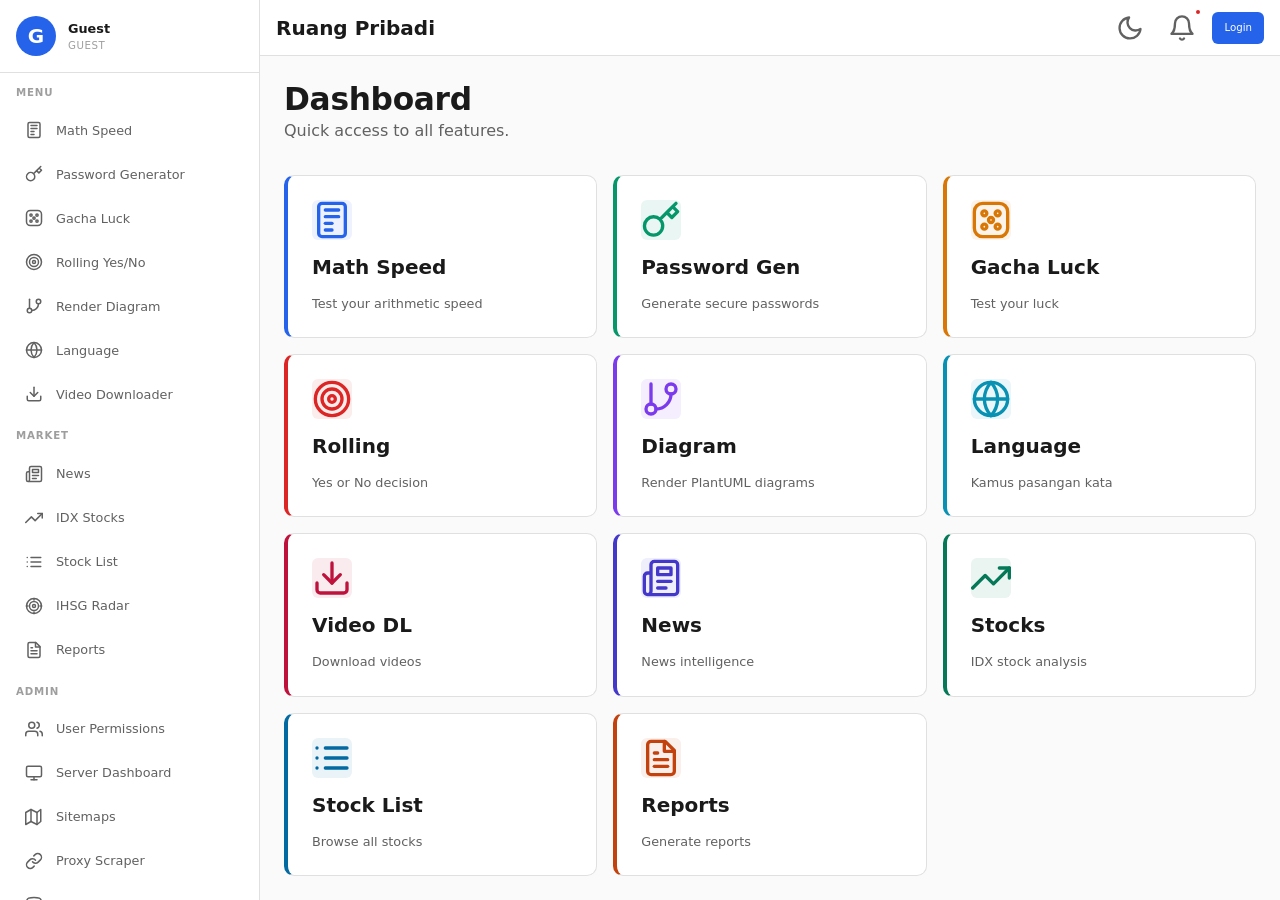
==== index.html @ 8b089b62 "first commit" ====
<!DOCTYPE html>
<html lang="id" data-theme="light">
<head>
  <meta charset="UTF-8">
  <meta name="viewport" content="width=device-width, initial-scale=1.0">
  <title>Ruang Pribadi</title>
  <meta name="description" content="Ruang Pribadi — Personal productivity & market intelligence dashboard">
  <link rel="stylesheet" href="css/00-reset.css">
  <link rel="stylesheet" href="css/01-tokens.css">
  <link rel="stylesheet" href="css/02-base.css">
  <link rel="stylesheet" href="css/03-layout.css">
  <link rel="stylesheet" href="css/04-components.css">
  <link rel="stylesheet" href="css/05-utilities.css">
  <link rel="stylesheet" href="css/06-dark.css">
  <link rel="stylesheet" href="css/07-pages.css">
  <link rel="manifest" href="manifest.json">
</head>
<body>
  <div id="app">
    <div style="display:flex;align-items:center;justify-content:center;height:100vh;color:var(--c-text-3);font-size:var(--text-sm);">
      Loading...
    </div>
  </div>
  <script type="module" src="js/core/app.js"></script>
</body>
</html>
---- css/01-tokens.css ----
/* 01-tokens.css — Design tokens */
:root {
  /* Colors */
  --c-bg:        #fafafa;
  --c-surface:   #ffffff;
  --c-surface-2: #f5f5f5;
  --c-surface-3: #eeeeee;
  --c-border:    #e0e0e0;
  --c-border-hi: #bdbdbd;
  --c-text:      #1a1a1a;
  --c-text-2:    #616161;
  --c-text-3:    #9e9e9e;
  --c-primary:   #2563eb;
  --c-primary-d: #1d4ed8;
  --c-primary-bg:#eff6ff;
  --c-accent:    #059669;
  --c-accent-d:  #047857;
  --c-danger:    #dc2626;
  --c-danger-bg: #fef2f2;
  --c-warn:      #d97706;
  --c-warn-bg:   #fffbeb;
  --c-info:      #2563eb;
  --c-info-bg:   #eff6ff;
  --c-success:   #059669;
  --c-success-bg:#ecfdf5;

  /* Dark */
  --dark-bg:        #0a0a0a;
  --dark-surface:   #141414;
  --dark-surface-2: #1f1f1f;
  --dark-surface-3: #2a2a2a;
  --dark-border:    #2a2a2a;
  --dark-border-hi: #404040;
  --dark-text:      #e5e5e5;
  --dark-text-2:    #a3a3a3;
  --dark-text-3:    #737373;

  /* Spacing */
  --s-1: 0.25rem;  --s-2: 0.5rem;   --s-3: 0.75rem;
  --s-4: 1rem;     --s-5: 1.5rem;   --s-6: 2rem;
  --s-7: 3rem;     --s-8: 4rem;     --s-9: 6rem;

  /* Typography */
  --font-sans: system-ui, -apple-system, BlinkMacSystemFont, 'Segoe UI', Roboto, sans-serif;
  --font-mono: 'SF Mono', Monaco, 'Cascadia Code', monospace;
  --text-xs:  0.64rem;  --text-sm:  0.8rem;
  --text-base: 1rem;    --text-md:  1.25rem;
  --text-lg:  1.563rem; --text-xl:  1.953rem;

  /* Motion */
  --ease: cubic-bezier(0.4, 0, 0.2, 1);
  --dur-fast: 120ms;  --dur-base: 200ms;  --dur-slow: 300ms;

  /* Layout */
  --drawer-w: 260px;
  --appbar-h: 56px;
  --max-w:    1200px;
  --radius:   6px;
  --radius-lg: 10px;
}

[data-theme="dark"] {
  --c-bg:        var(--dark-bg);
  --c-surface:   var(--dark-surface);
  --c-surface-2: var(--dark-surface-2);
  --c-surface-3: var(--dark-surface-3);
  --c-border:    var(--dark-border);
  --c-border-hi: var(--dark-border-hi);
  --c-text:      var(--dark-text);
  --c-text-2:    var(--dark-text-2);
  --c-text-3:    var(--dark-text-3);
}
---- css/02-base.css ----
/* 02-base.css — Base element styles */
h1, h2, h3, h4, h5, h6 {
  font-weight: 600;
  line-height: 1.25;
  color: var(--c-text);
  letter-spacing: -0.01em;
}
h1 { font-size: var(--text-xl); }
h2 { font-size: var(--text-lg); }
h3 { font-size: var(--text-md); }
h4 { font-size: var(--text-base); }
p  { color: var(--c-text-2); }

code, pre {
  font-family: var(--font-mono);
  font-size: var(--text-sm);
  background: var(--c-surface-2);
  border-radius: var(--radius);
}
code { padding: 0.125rem 0.375rem; }
pre  { padding: var(--s-4); overflow-x: auto; }

::selection {
  background: var(--c-primary);
  color: #fff;
}

::-webkit-scrollbar { width: 6px; height: 6px; }
::-webkit-scrollbar-track { background: transparent; }
::-webkit-scrollbar-thumb { background: var(--c-border-hi); border-radius: 3px; }
::-webkit-scrollbar-thumb:hover { background: var(--c-text-3); }
---- css/03-layout.css ----
/* 03-layout.css — Layout system, drawer, containers */

/* App Shell */
.app-shell {
  display: flex;
  min-height: 100vh;
}

/* Drawer */
.drawer {
  position: fixed;
  top: 0; left: 0;
  width: var(--drawer-w);
  height: 100vh;
  background: var(--c-surface);
  border-right: 1px solid var(--c-border);
  display: flex;
  flex-direction: column;
  z-index: 100;
  transform: translateX(0);
  transition: transform var(--dur-base) var(--ease);
  overflow-y: auto;
  -webkit-overflow-scrolling: touch;
}
.drawer--closed {
  transform: translateX(-100%);
}
.drawer__overlay {
  position: fixed;
  inset: 0;
  background: rgba(0,0,0,0.5);
  z-index: 99;
  opacity: 0;
  pointer-events: none;
  transition: opacity var(--dur-base);
}
.drawer__overlay--visible {
  opacity: 1;
  pointer-events: auto;
}

/* Drawer User Card */
.drawer__user {
  padding: var(--s-4);
  border-bottom: 1px solid var(--c-border);
  display: flex;
  align-items: center;
  gap: var(--s-3);
}
.drawer__avatar {
  width: 40px; height: 40px;
  border-radius: 50%;
  background: var(--c-primary);
  color: #fff;
  display: flex; align-items: center; justify-content: center;
  font-weight: 600; font-size: var(--text-md);
  flex-shrink: 0;
}
.drawer__user-info { min-width: 0; }
.drawer__user-name {
  font-weight: 600; font-size: var(--text-sm);
  color: var(--c-text);
  white-space: nowrap; overflow: hidden; text-overflow: ellipsis;
}
.drawer__user-tier {
  font-size: var(--text-xs);
  color: var(--c-text-3);
  text-transform: uppercase;
  letter-spacing: 0.05em;
}

/* Drawer Nav */
.drawer__section-label {
  padding: var(--s-3) var(--s-4) var(--s-2);
  font-size: var(--text-xs);
  font-weight: 600;
  color: var(--c-text-3);
  text-transform: uppercase;
  letter-spacing: 0.08em;
}
.drawer__item {
  display: flex;
  align-items: center;
  gap: var(--s-3);
  padding: var(--s-3) var(--s-4);
  margin: 0 var(--s-2);
  border-radius: var(--radius);
  color: var(--c-text-2);
  font-size: var(--text-sm);
  transition: all var(--dur-fast);
  position: relative;
  min-height: 44px;
}
.drawer__item:hover {
  background: var(--c-surface-2);
  color: var(--c-text);
}
.drawer__item--active {
  background: var(--c-surface-2);
  color: var(--c-primary);
  font-weight: 500;
}
.drawer__item--active::before {
  content: '';
  position: absolute;
  left: calc(-1 * var(--s-2)); top: 50%;
  transform: translateY(-50%);
  width: 3px; height: 20px;
  background: var(--c-primary);
  border-radius: 0 2px 2px 0;
}
.drawer__icon {
  width: 20px; height: 20px;
  flex-shrink: 0;
  display: flex; align-items: center; justify-content: center;
}
.drawer__icon svg {
  width: 18px; height: 18px;
}

/* AppBar */
.appbar {
  position: fixed;
  top: 0; left: var(--drawer-w); right: 0;
  height: var(--appbar-h);
  background: var(--c-surface);
  border-bottom: 1px solid var(--c-border);
  display: flex;
  align-items: center;
  padding: 0 var(--s-4);
  gap: var(--s-3);
  z-index: 50;
  transition: left var(--dur-base);
}
.appbar__menu-btn {
  display: none;
  padding: var(--s-2);
  border-radius: var(--radius);
  color: var(--c-text-2);
  min-width: 44px; min-height: 44px;
  align-items: center; justify-content: center;
}
.appbar__menu-btn:hover { background: var(--c-surface-2); }
.appbar__title {
  font-size: var(--text-md);
  font-weight: 600;
  color: var(--c-text);
  flex: 1;
  white-space: nowrap;
  overflow: hidden;
  text-overflow: ellipsis;
}
.appbar__actions {
  display: flex;
  align-items: center;
  gap: var(--s-2);
}
.appbar__btn {
  padding: var(--s-2);
  border-radius: var(--radius);
  color: var(--c-text-2);
  position: relative;
  min-width: 44px; min-height: 44px;
  display: flex; align-items: center; justify-content: center;
}
.appbar__btn:hover { background: var(--c-surface-2); color: var(--c-text); }
.appbar__btn-badge {
  position: absolute;
  top: 2px; right: 2px;
  width: 8px; height: 8px;
  background: var(--c-danger);
  border-radius: 50%;
  border: 2px solid var(--c-surface);
}

/* Main Content */
.main {
  margin-left: var(--drawer-w);
  margin-top: var(--appbar-h);
  min-height: calc(100vh - var(--appbar-h));
  padding: var(--s-5);
  transition: margin-left var(--dur-base);
  width: calc(100% - var(--drawer-w));
}

/* Container */
.container {
  max-width: var(--max-w);
  margin: 0 auto;
  width: 100%;
}

/* Grid */
.grid {
  display: grid;
  gap: var(--s-4);
}
.grid--2 { grid-template-columns: repeat(2, 1fr); }
.grid--3 { grid-template-columns: repeat(3, 1fr); }
.grid--4 { grid-template-columns: repeat(4, 1fr); }
.grid--auto { grid-template-columns: repeat(auto-fill, minmax(260px, 1fr)); }

/* Flex */
.flex { display: flex; }
.flex-col { flex-direction: column; }
.items-center { align-items: center; }
.justify-between { justify-content: space-between; }
.gap-1 { gap: var(--s-1); }
.gap-2 { gap: var(--s-2); }
.gap-3 { gap: var(--s-3); }
.gap-4 { gap: var(--s-4); }

/* ======================== */
/* MOBILE BREAKPOINT: 768px */
/* ======================== */
@media (max-width: 768px) {
  .drawer {
    transform: translateX(-100%);
    width: 280px;
    box-shadow: 4px 0 24px rgba(0,0,0,0.15);
  }
  .drawer--open {
    transform: translateX(0);
  }
  .appbar {
    left: 0;
    padding: 0 var(--s-3);
    height: 52px;
  }
  .appbar__menu-btn {
    display: flex;
    margin-left: calc(-1 * var(--s-2));
  }
  .appbar__title {
    font-size: var(--text-base);
  }
  .main {
    margin-left: 0;
    padding: var(--s-3);
    width: 100%;
  }
  .container {
    padding: 0;
  }

  /* Grids: all single column on mobile */
  .grid--2,
  .grid--3,
  .grid--4,
  .grid--auto {
    grid-template-columns: 1fr;
    gap: var(--s-3);
  }

  /* Typography scale down slightly */
  h1 { font-size: var(--text-lg); }
  h2 { font-size: var(--text-md); }

  /* Cards: less padding */
  .card {
    padding: var(--s-4);
    border-radius: var(--radius);
  }
  .stat-card {
    padding: var(--s-3);
  }

  /* Tables: smaller padding */
  .table th,
  .table td {
    padding: var(--s-2) var(--s-3);
  }

  /* Search: full width */
  .search {
    max-width: 100% !important;
  }

  /* Buttons: larger touch targets */
  .btn {
    min-height: 44px;
    padding: var(--s-3) var(--s-4);
  }
  .btn--sm {
    min-height: 36px;
    padding: var(--s-2) var(--s-3);
  }

  /* Toolbar: stack vertically */
  .toolbar-mobile-stack {
    flex-direction: column !important;
    align-items: stretch !important;
  }
  .toolbar-mobile-stack .field,
  .toolbar-mobile-stack .search {
    width: 100% !important;
  }
}

/* ======================== */
/* SMALL MOBILE: 480px      */
/* ======================== */
@media (max-width: 480px) {
  .main {
    padding: var(--s-2);
  }
  .card {
    padding: var(--s-3);
  }
  .card__head {
    flex-direction: column;
    align-items: flex-start;
    gap: var(--s-2);
  }
  .card__foot {
    flex-direction: column;
    gap: var(--s-2);
  }
  .card__foot .btn {
    width: 100%;
  }

  /* Stat cards: 2 columns */
  .grid--4 {
    grid-template-columns: repeat(2, 1fr);
  }

  /* Table: even smaller */
  .table th,
  .table td {
    padding: var(--s-2);
    font-size: var(--text-xs);
  }

  /* AppBar: tighter */
  .appbar {
    padding: 0 var(--s-2);
  }
  .appbar__title {
    font-size: var(--text-sm);
  }
}
---- css/04-components.css ----
/* 04-components.css — Reusable UI components */

/* Card */
.card {
  background: var(--c-surface);
  border: 1px solid var(--c-border);
  border-radius: var(--radius-lg);
  padding: var(--s-5);
  transition: border-color var(--dur-fast), box-shadow var(--dur-fast);
}
.card:hover {
  border-color: var(--c-border-hi);
}
.card--flat {
  border: none;
  background: var(--c-surface-2);
}
.card__head {
  display: flex;
  align-items: center;
  justify-content: space-between;
  margin-bottom: var(--s-4);
  gap: var(--s-3);
  flex-wrap: wrap;
}
.card__title {
  font-size: var(--text-md);
  font-weight: 600;
  color: var(--c-text);
}
.card__subtitle {
  font-size: var(--text-sm);
  color: var(--c-text-3);
  margin-top: var(--s-1);
}
.card__body { color: var(--c-text-2); }
.card__foot {
  margin-top: var(--s-4);
  padding-top: var(--s-3);
  border-top: 1px solid var(--c-border);
  display: flex;
  justify-content: flex-end;
  gap: var(--s-2);
  flex-wrap: wrap;
}

/* Stat Card */
.stat-card {
  background: var(--c-surface);
  border: 1px solid var(--c-border);
  border-radius: var(--radius-lg);
  padding: var(--s-4);
}
.stat-card__label {
  font-size: var(--text-xs);
  color: var(--c-text-3);
  text-transform: uppercase;
  letter-spacing: 0.05em;
  margin-bottom: var(--s-2);
}
.stat-card__value {
  font-size: var(--text-lg);
  font-weight: 700;
  color: var(--c-text);
}
.stat-card__change {
  font-size: var(--text-xs);
  margin-top: var(--s-1);
  display: flex;
  align-items: center;
  gap: var(--s-1);
}
.stat-card__change--up { color: var(--c-accent); }
.stat-card__change--down { color: var(--c-danger); }

/* Button */
.btn {
  display: inline-flex;
  align-items: center;
  justify-content: center;
  gap: var(--s-2);
  padding: var(--s-3) var(--s-4);
  border-radius: var(--radius);
  font-size: var(--text-sm);
  font-weight: 500;
  transition: all var(--dur-fast) var(--ease);
  white-space: nowrap;
  min-height: 40px;
  touch-action: manipulation;
  -webkit-tap-highlight-color: transparent;
}
.btn--primary {
  background: var(--c-primary);
  color: #fff;
}
.btn--primary:hover { background: var(--c-primary-d); }
.btn--secondary {
  background: var(--c-surface-2);
  color: var(--c-text);
  border: 1px solid var(--c-border);
}
.btn--secondary:hover { background: var(--c-surface-3); border-color: var(--c-border-hi); }
.btn--danger {
  background: var(--c-danger-bg);
  color: var(--c-danger);
  border: 1px solid var(--c-danger);
}
.btn--danger:hover { background: var(--c-danger); color: #fff; }
.btn--ghost {
  background: transparent;
  color: var(--c-text-2);
  padding: var(--s-2) var(--s-3);
}
.btn--ghost:hover { background: var(--c-surface-2); color: var(--c-text); }
.btn--sm { padding: var(--s-2) var(--s-3); font-size: var(--text-xs); min-height: 32px; }
.btn--lg { padding: var(--s-3) var(--s-5); font-size: var(--text-base); min-height: 48px; }
.btn:disabled {
  opacity: 0.5;
  cursor: not-allowed;
}
.btn--icon {
  padding: var(--s-2);
  width: 40px; height: 40px;
  min-width: 40px; min-height: 40px;
}

/* Input / Field */
.field {
  display: flex;
  flex-direction: column;
  gap: var(--s-1);
}
.field__label {
  font-size: var(--text-sm);
  font-weight: 500;
  color: var(--c-text);
}
.field__input,
.field__select,
.field__textarea {
  padding: var(--s-3);
  border: 1px solid var(--c-border);
  border-radius: var(--radius);
  background: var(--c-surface);
  color: var(--c-text);
  font-size: var(--text-sm);
  transition: border-color var(--dur-fast), box-shadow var(--dur-fast);
  width: 100%;
  min-height: 44px;
  -webkit-appearance: none;
  appearance: none;
}
.field__input:focus,
.field__select:focus,
.field__textarea:focus {
  outline: none;
  border-color: var(--c-primary);
  box-shadow: 0 0 0 3px var(--c-primary-bg);
}
.field__input::placeholder { color: var(--c-text-3); }
.field__hint {
  font-size: var(--text-xs);
  color: var(--c-text-3);
}
.field__error {
  font-size: var(--text-xs);
  color: var(--c-danger);
  display: flex;
  align-items: center;
  gap: var(--s-1);
}
.field--inline {
  flex-direction: row;
  align-items: center;
  gap: var(--s-3);
}

/* Table */
.table-wrap {
  border: 1px solid var(--c-border);
  border-radius: var(--radius-lg);
  overflow: hidden;
  overflow-x: auto;
  -webkit-overflow-scrolling: touch;
}
.table {
  width: 100%;
  font-size: var(--text-sm);
  min-width: 600px;
}
.table th {
  text-align: left;
  padding: var(--s-3) var(--s-4);
  border-bottom: 1px solid var(--c-border);
  background: var(--c-surface-2);
  color: var(--c-text-2);
  font-weight: 500;
  text-transform: uppercase;
  letter-spacing: 0.05em;
  font-size: var(--text-xs);
  white-space: nowrap;
}
.table td {
  padding: var(--s-3) var(--s-4);
  border-bottom: 1px solid var(--c-border);
  color: var(--c-text);
  vertical-align: middle;
}
.table tbody tr:last-child td { border-bottom: none; }
.table tbody tr:hover { background: var(--c-surface-2); }
.table__actions { display: flex; gap: var(--s-1); }

/* Badge */
.badge {
  display: inline-flex;
  align-items: center;
  padding: 0.125rem 0.5rem;
  border-radius: 999px;
  font-size: var(--text-xs);
  font-weight: 500;
  letter-spacing: 0.02em;
  white-space: nowrap;
}
.badge--primary { background: var(--c-primary-bg); color: var(--c-primary); }
.badge--success { background: var(--c-success-bg); color: var(--c-success); }
.badge--warn    { background: var(--c-warn-bg);    color: var(--c-warn); }
.badge--danger  { background: var(--c-danger-bg);  color: var(--c-danger); }
.badge--neutral { background: var(--c-surface-2);  color: var(--c-text-2); }

/* Tabs */
.tabs {
  display: flex;
  gap: var(--s-1);
  border-bottom: 1px solid var(--c-border);
  margin-bottom: var(--s-4);
  overflow-x: auto;
  -webkit-overflow-scrolling: touch;
  scrollbar-width: none;
}
.tabs::-webkit-scrollbar { display: none; }
.tabs__item {
  padding: var(--s-3) var(--s-4);
  font-size: var(--text-sm);
  font-weight: 500;
  color: var(--c-text-3);
  border-bottom: 2px solid transparent;
  margin-bottom: -1px;
  transition: all var(--dur-fast);
  white-space: nowrap;
  min-height: 44px;
}
.tabs__item:hover { color: var(--c-text); }
.tabs__item--active {
  color: var(--c-primary);
  border-bottom-color: var(--c-primary);
}

/* Progress */
.progress {
  height: 6px;
  background: var(--c-surface-2);
  border-radius: 999px;
  overflow: hidden;
}
.progress__bar {
  height: 100%;
  background: var(--c-primary);
  border-radius: 999px;
  transition: width var(--dur-slow) var(--ease);
}
.progress--success .progress__bar { background: var(--c-accent); }
.progress--danger  .progress__bar { background: var(--c-danger); }

/* Skeleton */
.skeleton {
  background: linear-gradient(90deg, var(--c-surface-2) 25%, var(--c-surface-3) 50%, var(--c-surface-2) 75%);
  background-size: 200% 100%;
  animation: skeleton-shimmer 1.5s infinite;
  border-radius: var(--radius);
}
@keyframes skeleton-shimmer {
  0% { background-position: 200% 0; }
  100% { background-position: -200% 0; }
}

/* Empty State */
.empty {
  text-align: center;
  padding: var(--s-8) var(--s-4);
  color: var(--c-text-3);
}
.empty__icon {
  width: 48px; height: 48px;
  margin: 0 auto var(--s-4);
  color: var(--c-border-hi);
}
.empty__title {
  font-size: var(--text-md);
  font-weight: 600;
  color: var(--c-text-2);
  margin-bottom: var(--s-2);
}
.empty__desc {
  font-size: var(--text-sm);
  margin-bottom: var(--s-4);
}

/* Search Bar */
.search {
  position: relative;
  max-width: 400px;
  width: 100%;
}
.search__input {
  width: 100%;
  padding: var(--s-3) var(--s-4) var(--s-3) 2.5rem;
  border: 1px solid var(--c-border);
  border-radius: var(--radius);
  background: var(--c-surface);
  color: var(--c-text);
  font-size: var(--text-sm);
  transition: all var(--dur-fast);
  min-height: 44px;
}
.search__input:focus {
  outline: none;
  border-color: var(--c-primary);
  box-shadow: 0 0 0 3px var(--c-primary-bg);
}
.search__icon {
  position: absolute;
  left: var(--s-3); top: 50%;
  transform: translateY(-50%);
  color: var(--c-text-3);
  pointer-events: none;
}

/* Toggle Switch */
.toggle {
  position: relative;
  width: 44px; height: 24px;
  background: var(--c-border);
  border-radius: 999px;
  cursor: pointer;
  transition: background var(--dur-fast);
  flex-shrink: 0;
}
.toggle::after {
  content: '';
  position: absolute;
  top: 2px; left: 2px;
  width: 20px; height: 20px;
  background: #fff;
  border-radius: 50%;
  transition: transform var(--dur-fast) var(--ease);
  box-shadow: 0 1px 3px rgba(0,0,0,0.15);
}
.toggle--on {
  background: var(--c-primary);
}
.toggle--on::after {
  transform: translateX(20px);
}

/* Tooltip */
.tooltip {
  position: relative;
}
.tooltip__text {
  position: absolute;
  bottom: calc(100% + 6px);
  left: 50%;
  transform: translateX(-50%) scale(0.95);
  padding: var(--s-2) var(--s-3);
  background: var(--c-text);
  color: var(--c-bg);
  font-size: var(--text-xs);
  border-radius: var(--radius);
  white-space: nowrap;
  opacity: 0;
  pointer-events: none;
  transition: all var(--dur-fast);
  z-index: 200;
}
.tooltip:hover .tooltip__text {
  opacity: 1;
  transform: translateX(-50%) scale(1);
}

/* ======================== */
/* MOBILE COMPONENT TWEAKS  */
/* ======================== */
@media (max-width: 768px) {
  .card__foot {
    flex-direction: column;
  }
  .card__foot .btn {
    width: 100%;
  }
  .field--inline {
    flex-direction: column;
    align-items: flex-start;
    gap: var(--s-2);
  }
  .tabs__item {
    padding: var(--s-3);
    font-size: var(--text-xs);
  }
}
---- css/05-utilities.css ----
/* 05-utilities.css — Minimal utility classes */
.hide { display: none !important; }
.sr-only {
  position: absolute; width: 1px; height: 1px;
  padding: 0; margin: -1px; overflow: hidden;
  clip: rect(0,0,0,0); border: 0;
}
.w-full { width: 100%; }
.h-full { height: 100%; }
.text-center { text-align: center; }
.overflow-auto { overflow: auto; }
.ml-auto { margin-left: auto; }
.mt-4 { margin-top: var(--s-4); }
.mb-4 { margin-bottom: var(--s-4); }
.p-4 { padding: var(--s-4); }
---- css/06-dark.css ----
/* 06-dark.css — Dark mode specific overrides */
[data-theme="dark"] .card,
[data-theme="dark"] .stat-card,
[data-theme="dark"] .table-wrap {
  border-color: var(--dark-border);
}
[data-theme="dark"] .table th {
  background: var(--dark-surface-2);
}
[data-theme="dark"] .search__input,
[data-theme="dark"] .field__input,
[data-theme="dark"] .field__select,
[data-theme="dark"] .field__textarea {
  background: var(--dark-surface);
  border-color: var(--dark-border);
}
[data-theme="dark"] .skeleton {
  background: linear-gradient(90deg, var(--dark-surface-2) 25%, var(--dark-surface-3) 50%, var(--dark-surface-2) 75%);
  background-size: 200% 100%;
}
---- css/07-pages.css ----
/* 07-pages.css — Page-specific styles */

/* Math Speed */
.math-home { max-width: 520px; margin: 0 auto; }
.math-quiz { max-width: 480px; margin: 0 auto; text-align: center; }
.math-result { max-width: 560px; margin: 0 auto; text-align: center; }
.math-final { max-width: 520px; margin: 0 auto; text-align: center; }

.math-header {
  display: flex;
  justify-content: space-between;
  align-items: center;
  margin-bottom: var(--s-4);
  font-size: var(--text-sm);
  color: var(--c-text-2);
}

.math-timer-text {
  text-align: center;
  font-size: var(--text-md);
  font-weight: 600;
  margin-bottom: var(--s-4);
}

.math-question {
  text-align: center;
  font-size: var(--text-xl);
  font-weight: 700;
  font-family: var(--font-mono);
  color: var(--c-text);
  margin-bottom: var(--s-4);
  min-height: 60px;
  display: flex;
  align-items: center;
  justify-content: center;
}

.math-answer {
  text-align: center;
  font-size: var(--text-lg);
  font-family: var(--font-mono);
  font-weight: 600;
  color: var(--c-primary);
  margin-bottom: var(--s-4);
  min-height: 40px;
  letter-spacing: 0.1em;
}

.math-keypad {
  display: grid;
  grid-template-columns: repeat(3, 1fr);
  gap: var(--s-2);
  margin: 0 auto;
}

.math-keypad-btn {
  font-family: var(--font-mono);
  padding: 0;
  border-radius: var(--radius);
  background: var(--c-surface-2);
  border: 1px solid var(--c-border);
  color: var(--c-text);
  font-weight: 600;
  display: flex;
  align-items: center;
  justify-content: center;
  cursor: pointer;
  transition: all var(--dur-fast);
  min-height: 52px;
  font-size: var(--text-md);
}

.math-keypad-btn:hover {
  background: var(--c-surface-3);
  border-color: var(--c-border-hi);
}

.math-keypad-btn:active {
  transform: scale(0.95);
}

.math-keypad-btn--primary {
  background: var(--c-primary);
  color: #fff;
  border-color: var(--c-primary);
}

.math-keypad-btn--primary:hover {
  background: var(--c-primary-d);
}

.math-keypad-btn--warn {
  background: var(--c-warn-bg);
  color: var(--c-warn);
  border-color: var(--c-warn);
}

.math-keypad-btn--warn:hover {
  background: var(--c-warn);
  color: #fff;
}

.math-score-row {
  display: flex;
  justify-content: space-between;
  margin-top: var(--s-4);
  font-size: var(--text-sm);
  color: var(--c-text-2);
}

.math-record-row {
  display: flex;
  justify-content: space-between;
  align-items: center;
  padding: var(--s-3);
  background: var(--c-surface-2);
  border-radius: var(--radius);
}

.math-result-list {
  display: flex;
  flex-direction: column;
  gap: var(--s-2);
  margin-bottom: var(--s-5);
  text-align: left;
}

.math-result-item {
  display: flex;
  justify-content: space-between;
  align-items: center;
  padding: var(--s-2) var(--s-3);
  background: var(--c-surface-2);
  border-radius: var(--radius);
  font-size: var(--text-sm);
}

.math-result-item .correct { color: var(--c-accent); font-weight: 600; }
.math-result-item .wrong { color: var(--c-danger); font-weight: 600; }

.math-btn-wrap {
  display: flex;
  gap: var(--s-3);
  justify-content: center;
  flex-wrap: wrap;
}

.math-btn-wrap .btn {
  flex: 1;
  min-width: 120px;
}
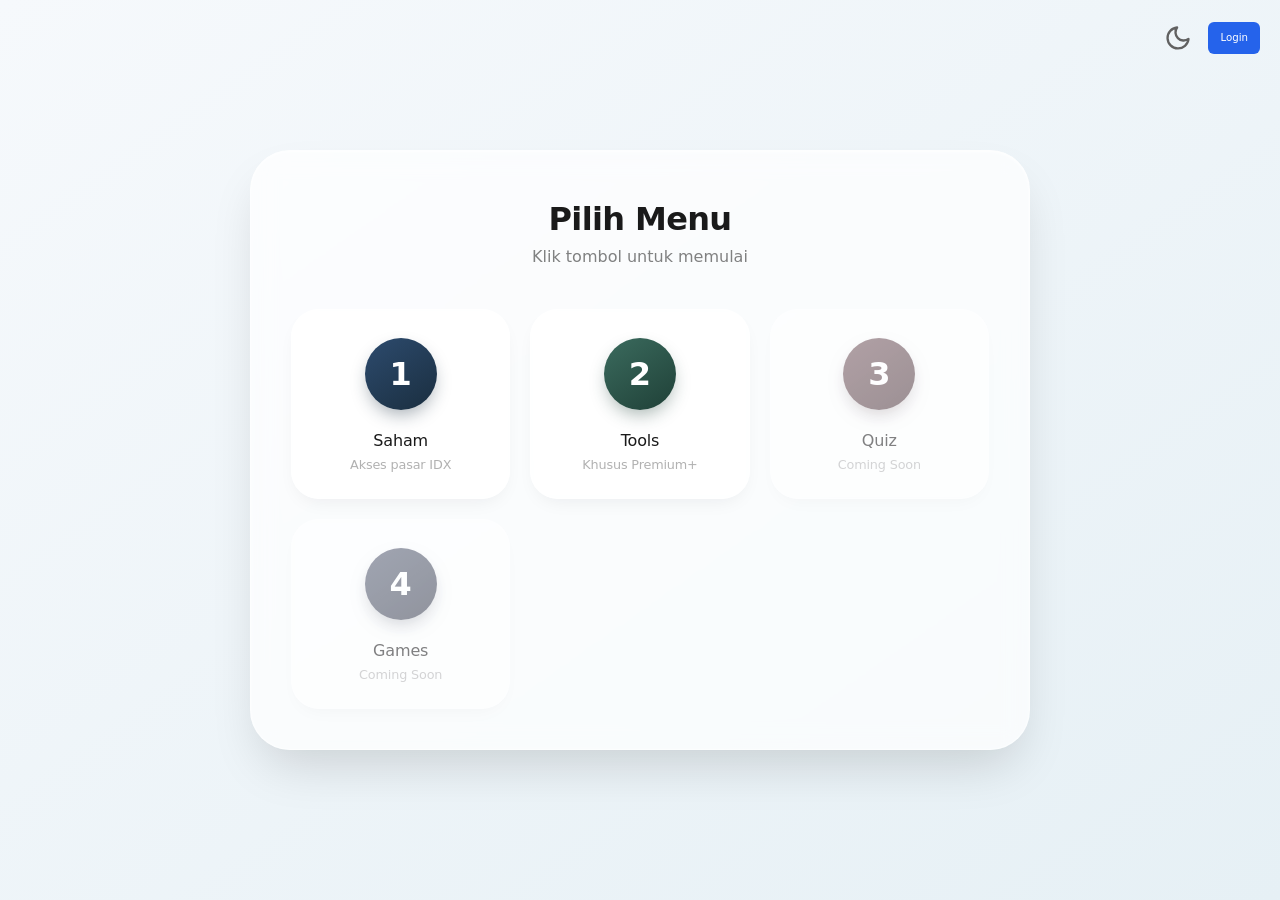
==== commit cf283cb4: "update dark mode" ====
--- a/index.html
+++ b/index.html
@@ -5,6 +5,13 @@
   <meta name="viewport" content="width=device-width, initial-scale=1.0">
   <title>Ruang Pribadi</title>
   <meta name="description" content="Ruang Pribadi — Personal productivity & market intelligence dashboard">
+  <script>
+    (function () {
+      var mode = localStorage.getItem('rp-theme') || 'system';
+      var dark = mode === 'dark' || (mode === 'system' && window.matchMedia('(prefers-color-scheme: dark)').matches);
+      document.documentElement.setAttribute('data-theme', dark ? 'dark' : 'light');
+    })();
+  </script>
   <link rel="stylesheet" href="css/00-reset.css">
   <link rel="stylesheet" href="css/01-tokens.css">
   <link rel="stylesheet" href="css/02-base.css">
--- a/css/01-tokens.css
+++ b/css/01-tokens.css
@@ -10,9 +10,11 @@
   --c-text:      #1a1a1a;
   --c-text-2:    #616161;
   --c-text-3:    #9e9e9e;
-  --c-primary:   #2563eb;
-  --c-primary-d: #1d4ed8;
-  --c-primary-bg:#eff6ff;
+  --c-primary:     #2563eb;
+  --c-primary-d:   #1d4ed8;
+  --c-primary-bg:  #eff6ff;
+  --c-primary-hover: #1d4ed8;
+  --c-warning:     #d97706;
   --c-accent:    #059669;
   --c-accent-d:  #047857;
   --c-danger:    #dc2626;
@@ -23,6 +25,8 @@
   --c-info-bg:   #eff6ff;
   --c-success:   #059669;
   --c-success-bg:#ecfdf5;
+  --c-error:     #dc2626;
+  --c-error-bg:  #fef2f2;
 
   /* Dark */
   --dark-bg:        #0a0a0a;
@@ -56,6 +60,7 @@
   --appbar-h: 56px;
   --max-w:    1200px;
   --radius:   6px;
+  --radius-sm: 4px;
   --radius-lg: 10px;
 }
 
--- a/css/03-layout.css
+++ b/css/03-layout.css
@@ -162,16 +162,9 @@
   position: relative;
   min-width: 44px; min-height: 44px;
   display: flex; align-items: center; justify-content: center;
+  cursor: pointer;
 }
 .appbar__btn:hover { background: var(--c-surface-2); color: var(--c-text); }
-.appbar__btn-badge {
-  position: absolute;
-  top: 2px; right: 2px;
-  width: 8px; height: 8px;
-  background: var(--c-danger);
-  border-radius: 50%;
-  border: 2px solid var(--c-surface);
-}
 
 /* Main Content */
 .main {
@@ -188,6 +181,23 @@
   max-width: var(--max-w);
   margin: 0 auto;
   width: 100%;
+}
+
+/* Landing mode (#'/') — full-screen tanpa drawer & appbar */
+body.landing-mode .drawer,
+body.landing-mode .appbar,
+body.landing-mode .drawer__overlay {
+  display: none;
+}
+body.landing-mode .main {
+  margin-left: 0;
+  margin-top: 0;
+  min-height: 100vh;
+  width: 100%;
+  padding: 0;
+}
+body.landing-mode .container {
+  max-width: none;
 }
 
 /* Grid */
--- a/css/04-components.css
+++ b/css/04-components.css
@@ -88,12 +88,33 @@
   min-height: 40px;
   touch-action: manipulation;
   -webkit-tap-highlight-color: transparent;
+  cursor: pointer;
+  user-select: none;
+  -webkit-user-select: none;
+}
+/* Ikon SVG di dalam tombol: ukuran eksplisit agar tidak kolaps ke 0×0
+   (reset global svg memakai max-width:100% tanpa ukuran dasar) */
+.btn svg {
+  width: 16px;
+  height: 16px;
+  max-width: none;
+  flex-shrink: 0;
 }
 .btn--primary {
   background: var(--c-primary);
   color: #fff;
 }
 .btn--primary:hover { background: var(--c-primary-d); }
+.btn--accent {
+  background: var(--c-accent);
+  color: #fff;
+}
+.btn--accent:hover { background: var(--c-accent-d); }
+.btn--warn {
+  background: var(--c-warn);
+  color: #fff;
+}
+.btn--warn:hover { background: #b45309; }
 .btn--secondary {
   background: var(--c-surface-2);
   color: var(--c-text);
@@ -158,6 +179,10 @@
   box-shadow: 0 0 0 3px var(--c-primary-bg);
 }
 .field__input::placeholder { color: var(--c-text-3); }
+.field__select:disabled {
+  opacity: 0.55;
+  cursor: not-allowed;
+}
 .field__hint {
   font-size: var(--text-xs);
   color: var(--c-text-3);
@@ -334,6 +359,27 @@
   color: var(--c-text-3);
   pointer-events: none;
 }
+.search.has-clear .search__input { padding-right: 2.6rem; }
+.search__clear {
+  position: absolute;
+  right: var(--s-2); top: 50%;
+  transform: translateY(-50%);
+  display: none;
+  align-items: center;
+  justify-content: center;
+  width: 26px;
+  height: 26px;
+  min-width: 0;
+  min-height: 0;
+  padding: 0;
+  border: none;
+  border-radius: 50%;
+  background: transparent;
+  color: var(--c-text-3);
+  cursor: pointer;
+}
+.search.has-clear .search__clear { display: inline-flex; }
+.search__clear:hover { background: var(--c-surface-2); color: var(--c-text); }
 
 /* Toggle Switch */
 .toggle {
--- a/css/05-utilities.css
+++ b/css/05-utilities.css
@@ -13,3 +13,60 @@
 .mt-4 { margin-top: var(--s-4); }
 .mb-4 { margin-bottom: var(--s-4); }
 .p-4 { padding: var(--s-4); }
+
+/* Toast notifications */
+#toast-root {
+  position: fixed;
+  top: 16px;
+  right: 16px;
+  z-index: 9999;
+  display: flex;
+  flex-direction: column;
+  gap: 8px;
+  max-width: 400px;
+}
+
+/* Empty state */
+.empty-state {
+  text-align: center;
+  padding: var(--s-8) var(--s-4);
+}
+.empty-state__icon {
+  width: 48px; height: 48px;
+  margin: 0 auto var(--s-4);
+  color: var(--c-border-hi);
+}
+.empty-state__title {
+  font-size: var(--text-md);
+  font-weight: 600;
+  color: var(--c-text-2);
+  margin-bottom: var(--s-2);
+}
+.empty-state__desc {
+  font-size: var(--text-sm);
+  color: var(--c-text-3);
+}
+
+/* Loading screen */
+.loading-screen {
+  display: flex;
+  flex-direction: column;
+  align-items: center;
+  justify-content: center;
+  height: 100vh;
+  gap: var(--s-4);
+}
+.loading-screen__spinner {
+  width: 40px;
+  height: 40px;
+  border: 3px solid var(--c-surface-2);
+  border-top-color: var(--c-primary);
+  border-radius: 50%;
+  animation: spin 0.8s linear infinite;
+}
+
+/* Spin animation (global) */
+@keyframes spin {
+  to { transform: rotate(360deg); }
+}
+
--- a/css/07-pages.css
+++ b/css/07-pages.css
@@ -149,3 +149,2262 @@
   flex: 1;
   min-width: 120px;
 }
+
+
+/* Password Generator */
+.pw-card { max-width: 560px; margin: 0 auto; }
+.pw-output {
+  position: relative;
+  margin-bottom: var(--s-5);
+}
+.pw-output__field {
+  width: 100%;
+  padding: var(--s-4) 56px var(--s-4) var(--s-4);
+  border: 1px solid var(--c-border);
+  border-radius: var(--radius);
+  background: var(--c-surface);
+  color: var(--c-text);
+  font-family: var(--font-mono);
+  font-size: var(--text-md);
+  font-weight: 600;
+  word-break: break-all;
+  min-height: 56px;
+  display: flex;
+  align-items: center;
+}
+.pw-output__copy {
+  position: absolute;
+  right: 8px;
+  top: 50%;
+  transform: translateY(-50%);
+  padding: var(--s-2);
+  border-radius: var(--radius);
+  color: var(--c-text-3);
+  cursor: pointer;
+  transition: all var(--dur-fast);
+}
+.pw-output__copy:hover {
+  background: var(--c-surface-2);
+  color: var(--c-primary);
+}
+.pw-output__copy--copied {
+  color: var(--c-accent);
+}
+
+.pw-strength {
+  margin-bottom: var(--s-5);
+}
+.pw-strength__label {
+  font-size: var(--text-xs);
+  color: var(--c-text-3);
+  text-transform: uppercase;
+  letter-spacing: 0.05em;
+  margin-bottom: var(--s-2);
+  display: flex;
+  justify-content: space-between;
+}
+.pw-strength__text {
+  font-weight: 600;
+}
+.pw-strength__text--weak { color: var(--c-danger); }
+.pw-strength__text--fair { color: var(--c-warn); }
+.pw-strength__text--good { color: var(--c-info); }
+.pw-strength__text--strong { color: var(--c-accent); }
+
+.pw-slider {
+  margin-bottom: var(--s-5);
+}
+.pw-slider__row {
+  display: flex;
+  align-items: center;
+  gap: var(--s-3);
+  margin-bottom: var(--s-2);
+}
+.pw-slider__label {
+  font-size: var(--text-sm);
+  font-weight: 500;
+  color: var(--c-text);
+  white-space: nowrap;
+}
+.pw-slider__value {
+  font-family: var(--font-mono);
+  font-weight: 700;
+  color: var(--c-primary);
+  min-width: 28px;
+  text-align: right;
+}
+.pw-slider__input {
+  width: 100%;
+  -webkit-appearance: none;
+  appearance: none;
+  height: 6px;
+  background: var(--c-surface-2);
+  border-radius: 999px;
+  outline: none;
+}
+.pw-slider__input::-webkit-slider-thumb {
+  -webkit-appearance: none;
+  appearance: none;
+  width: 20px;
+  height: 20px;
+  border-radius: 50%;
+  background: var(--c-primary);
+  cursor: pointer;
+  border: 3px solid var(--c-surface);
+  box-shadow: 0 1px 4px rgba(0,0,0,0.2);
+}
+.pw-slider__input::-moz-range-thumb {
+  width: 20px;
+  height: 20px;
+  border-radius: 50%;
+  background: var(--c-primary);
+  cursor: pointer;
+  border: 3px solid var(--c-surface);
+  box-shadow: 0 1px 4px rgba(0,0,0,0.2);
+}
+
+.pw-options {
+  display: flex;
+  flex-direction: column;
+  gap: var(--s-3);
+  margin-bottom: var(--s-5);
+}
+.pw-option {
+  display: flex;
+  align-items: center;
+  justify-content: space-between;
+  padding: var(--s-3) var(--s-4);
+  background: var(--c-surface-2);
+  border-radius: var(--radius);
+  cursor: pointer;
+  transition: background var(--dur-fast);
+  user-select: none;
+  -webkit-tap-highlight-color: transparent;
+}
+.pw-option:hover {
+  background: var(--c-surface-3);
+}
+.pw-option__label {
+  font-size: var(--text-sm);
+  color: var(--c-text);
+}
+.pw-option__check {
+  width: 22px;
+  height: 22px;
+  border: 2px solid var(--c-border-hi);
+  border-radius: var(--radius);
+  display: flex;
+  align-items: center;
+  justify-content: center;
+  transition: all var(--dur-fast);
+  flex-shrink: 0;
+}
+.pw-option__check--checked {
+  background: var(--c-primary);
+  border-color: var(--c-primary);
+  color: #fff;
+}
+.pw-option__check svg {
+  width: 14px;
+  height: 14px;
+}
+
+
+/* ==================== */
+/* Shared: Gacha Luck & Rolling Yes/No */
+/* ==================== */
+
+.gacha-page,
+.rolling-container {
+  max-width: 640px;
+  margin: 0 auto;
+  padding: var(--s-5) var(--s-4);
+}
+
+.gacha-header,
+.rolling-container > .gacha-header {
+  text-align: center;
+}
+
+.gacha-roulette-table {
+  position: relative;
+  border-radius: 50%;
+  margin: 0 auto;
+  width: fit-content;
+}
+
+.gacha-roulette-table svg {
+  display: block;
+  filter: drop-shadow(0 4px 12px rgba(0, 0, 0, 0.3));
+}
+
+/* Wheel wrapper — relative positioning context untuk GO button & needle */
+.gacha-wheel-wrapper {
+  position: relative;
+  width: 260px;
+  height: 260px;
+  margin: 0 auto;
+  transform: translateY(26px); /* Turun 10% bersama wheel, needle & GO button */
+}
+
+.gacha-wheel-inner {
+  width: 100%;
+  height: 100%;
+}
+
+.gacha-wheel-outer {
+  width: 100%;
+  height: 100%;
+}
+
+/* GO button — absolute center di wheelWrapper (bukan rouletteTable) */
+.gacha-go-btn {
+  position: absolute !important;
+  top: 50% !important;
+  left: 50% !important;
+  transform: translate(-50%, -50%) !important;
+  width: 72px;
+  height: 72px;
+  border-radius: 50%;
+  background: linear-gradient(135deg, #00c87a, #00995e);
+  border: none;
+  cursor: pointer;
+  display: flex;
+  align-items: center;
+  justify-content: center;
+  box-shadow: 0 4px 16px rgba(0, 100, 60, 0.4);
+  z-index: 20;
+  transition: opacity 0.3s, transform 0.3s ease;
+}
+
+.gacha-go-btn:hover:not(:disabled) {
+  transform: translate(-50%, -50%) scale(1.08) !important;
+  box-shadow: 0 6px 20px rgba(0, 100, 60, 0.5);
+}
+
+.gacha-go-btn:disabled,
+.gacha-go-btn[style*="opacity: 0.4"] {
+  opacity: 0.4;
+  cursor: not-allowed;
+  pointer-events: none;
+}
+
+/* Needle — absolute center top di wheelWrapper */
+.gacha-needle {
+  position: absolute !important;
+  top: -8px; /* Posisi relatif ke wheelWrapper — ikut turun 26px via transform:translateY */
+  left: 50%;
+  transform-origin: center top; /* Pivot di atas tengah */
+  z-index: 10;
+  width: 26px;
+  height: 54px;
+  pointer-events: none;
+}
+
+.gacha-needle svg {
+  display: block;
+}
+
+/* Result card */
+.gacha-result-card {
+  display: flex !important;
+  flex-direction: column !important;
+  align-items: center !important;
+  gap: 8px !important;
+}
+
+.gacha-result-card div {
+  width: 100%;
+  text-align: center;
+}
+
+/* Stats grid — shared */
+.gacha-stats-grid {
+  display: grid;
+  gap: var(--s-2);
+  margin-top: var(--s-5);
+  padding: var(--s-4);
+  background: var(--c-surface-2);
+  border-radius: var(--radius-lg);
+}
+
+/* Gacha: 5-column grid */
+.gacha-page .gacha-stats-grid {
+  grid-template-columns: repeat(5, 1fr);
+}
+
+/* Rolling: 2-column grid */
+.rolling-container .gacha-stats-grid {
+  grid-template-columns: repeat(2, 1fr);
+}
+
+.rolling-stat {
+  text-align: center;
+}
+
+.rolling-stat .stat-value {
+  font-size: 20px;
+  font-weight: 700;
+}
+
+.rolling-stat div:last-child {
+  font-size: 11px;
+  color: var(--c-text-3);
+}
+
+/* History */
+.gacha-history-item {
+  transition: background-color var(--dur-fast);
+  border-radius: var(--radius) !important;
+}
+
+.gacha-history-item:hover {
+  filter: brightness(1.05);
+}
+
+.gacha-result {
+  transition: all var(--dur-slow) var(--ease);
+  background: var(--c-surface) !important;
+  border: 1px solid var(--c-border) !important;
+  border-radius: var(--radius-lg) !important;
+}
+
+/* Reset button */
+.gacha-reset-btn {
+  margin-top: var(--s-5);
+  font-size: 12px;
+}
+
+/* Mobile */
+@media (max-width: 768px) {
+  .gacha-page,
+  .rolling-container {
+    padding: var(--s-4) var(--s-2);
+  }
+
+  .gacha-wheel-wrapper {
+    width: 220px;
+    height: 220px;
+    transform: translateY(22px); /* Mobile: 10% dari 220px */
+  }
+
+  .gacha-go-btn {
+    width: 60px;
+    height: 60px;
+  }
+
+  .gacha-page .gacha-stats-grid {
+    grid-template-columns: repeat(3, 1fr);
+    font-size: 11px;
+  }
+}
+
+/* ==================== */
+/* Code Diagram         */
+/* ==================== */
+
+.diagram-page {
+  max-width: 1200px;
+  margin: 0 auto;
+}
+
+.diagram-preview-wrap {
+  position: relative;
+}
+
+.diagram-preview-wrap svg {
+  max-width: 100%;
+  height: auto;
+  transition: transform var(--dur-base) var(--ease);
+  transform-origin: center center;
+}
+
+.diagram-preview-wrap svg:focus {
+  outline: 2px solid var(--c-primary);
+  outline-offset: 2px;
+}
+
+.diagram-placeholder {
+  padding: var(--s-5);
+}
+
+.diagram-zoom-controls {
+  display: flex !important;
+  align-items: center !important;
+  gap: var(--s-1) !important;
+}
+
+.diagram-zoom-controls .btn {
+  min-width: 36px;
+  height: 36px;
+  padding: 0 var(--s-2);
+  font-size: var(--text-sm);
+}
+
+/* Diagram source editor */
+.diagram-page .field__textarea {
+  font-family: var(--font-mono);
+  font-size: var(--text-sm);
+  background: var(--c-surface);
+  border: 1px solid var(--c-border);
+  border-radius: var(--radius);
+  padding: var(--s-3);
+  line-height: 1.5;
+  tab-size: 2;
+}
+
+/* Responsive layout */
+@media (max-width: 768px) {
+  .diagram-page .grid--2 {
+    grid-template-columns: 1fr;
+  }
+
+  .diagram-preview-wrap {
+    min-height: 200px;
+  }
+
+  .diagram-zoom-controls {
+    position: absolute;
+    top: var(--s-2);
+    right: var(--s-2);
+    background: var(--c-surface-2);
+    padding: var(--s-2);
+    border-radius: var(--radius);
+    z-index: 10;
+  }
+}
+
+/* ── Login Page ─────────────────────────────────────── */
+.login-page {
+  display: flex;
+  align-items: center;
+  justify-content: center;
+  min-height: calc(100vh - 120px);
+  padding: var(--s-4);
+}
+
+.login-card {
+  background: var(--c-surface);
+  border: 1px solid var(--c-border);
+  border-radius: var(--radius);
+  padding: var(--s-6);
+  width: 100%;
+  max-width: 380px;
+  box-shadow: 0 10px 30px rgba(0, 0, 0, 0.08);
+}
+
+.login-card h2 {
+  text-align: center;
+  margin: 0 0 var(--s-4);
+  font-size: var(--text-xl);
+  font-weight: 600;
+  color: var(--c-text);
+}
+
+.login-card .field__input {
+  width: 100%;
+  padding: var(--s-3);
+  margin-bottom: var(--s-3);
+  border: 1px solid var(--c-border);
+  border-radius: var(--radius-sm);
+  font-size: 16px;
+  background: var(--c-surface-2);
+  color: var(--c-text);
+  transition: border-color 0.2s ease;
+}
+
+.login-card .field__input:focus {
+  outline: none;
+  border-color: var(--c-primary);
+  box-shadow: 0 0 0 2px rgba(52, 152, 219, 0.2);
+}
+
+.login-error {
+  color: var(--c-error);
+  font-size: 13px;
+  text-align: center;
+  margin-bottom: var(--s-3);
+  min-height: 18px;
+}
+
+.login-card .btn--primary {
+  width: 100%;
+  padding: var(--s-3);
+  border: none;
+  border-radius: var(--radius-sm);
+  background: var(--c-primary);
+  color: white;
+  font-size: 15px;
+  font-weight: 600;
+  cursor: pointer;
+  display: flex;
+  align-items: center;
+  justify-content: center;
+  gap: 8px;
+  transition: background 0.2s ease;
+}
+
+.login-card .btn--primary:hover:not(:disabled) {
+  background: var(--c-primary-hover);
+}
+
+.login-card .btn--primary:disabled {
+  opacity: 0.7;
+  cursor: not-allowed;
+}
+
+.login-card .toggle-link {
+  text-align: center;
+  margin-top: var(--s-3);
+  font-size: 14px;
+}
+
+.login-card .toggle-link span {
+  color: var(--c-primary);
+  cursor: pointer;
+  text-decoration: underline;
+}
+
+/* ── Landing (pilih portal) ────────────────────────── */
+.landing-page {
+  position: relative;
+  min-height: 100vh;
+  display: flex;
+  justify-content: center;
+  align-items: center;
+  padding: 20px;
+  background: linear-gradient(145deg, #f6f9fc 0%, #e6f0f5 100%);
+}
+[data-theme="dark"] .landing-page {
+  background: linear-gradient(145deg, #10151c 0%, #0b1017 100%);
+}
+
+.landing-topbar {
+  position: absolute;
+  top: 16px;
+  right: 20px;
+  display: flex;
+  align-items: center;
+  gap: var(--s-2);
+  z-index: 1;
+}
+
+.landing-user {
+  display: flex;
+  align-items: center;
+  gap: var(--s-2);
+  padding: var(--s-1) var(--s-3) var(--s-1) var(--s-1);
+  border: 1px solid var(--c-border);
+  border-radius: 999px;
+  background: var(--c-surface);
+  cursor: pointer;
+  color: var(--c-text);
+}
+.landing-user:hover { border-color: var(--c-border-hi); }
+.landing-user__avatar {
+  width: 26px;
+  height: 26px;
+  border-radius: 50%;
+  background: var(--c-primary);
+  color: #fff;
+  display: flex;
+  align-items: center;
+  justify-content: center;
+  font-size: var(--text-xs);
+  font-weight: 600;
+}
+.landing-user__name {
+  font-size: var(--text-sm);
+  font-weight: 500;
+  max-width: 120px;
+  overflow: hidden;
+  text-overflow: ellipsis;
+  white-space: nowrap;
+}
+
+.landing-card {
+  width: 100%;
+  max-width: 780px;
+  background: rgba(255, 255, 255, 0.7);
+  backdrop-filter: blur(12px);
+  -webkit-backdrop-filter: blur(12px);
+  border-radius: 40px;
+  padding: 48px 40px 40px;
+  box-shadow: 0 25px 50px -12px rgba(0, 0, 0, 0.15), inset 0 1px 2px rgba(255, 255, 255, 0.7);
+  border: 1px solid rgba(255, 255, 255, 0.5);
+}
+[data-theme="dark"] .landing-card {
+  background: rgba(20, 25, 34, 0.75);
+  border-color: rgba(255, 255, 255, 0.08);
+  box-shadow: 0 25px 50px -12px rgba(0, 0, 0, 0.5), inset 0 1px 2px rgba(255, 255, 255, 0.05);
+}
+
+.landing-header {
+  text-align: center;
+  margin-bottom: 40px;
+}
+.landing-header h1 {
+  margin: 0 0 6px;
+  font-size: 2rem;
+  font-weight: 700;
+  color: var(--c-text);
+  letter-spacing: -0.02em;
+}
+.landing-header p {
+  margin: 0;
+  color: var(--c-text-2);
+  font-size: var(--text-base);
+  opacity: 0.8;
+}
+
+.landing-grid {
+  display: grid;
+  grid-template-columns: repeat(3, 1fr);
+  gap: 20px;
+}
+
+.landing-item {
+  background: rgba(255, 255, 255, 0.6);
+  backdrop-filter: blur(4px);
+  -webkit-backdrop-filter: blur(4px);
+  border-radius: 28px;
+  padding: 28px 16px 24px;
+  text-align: center;
+  border: 1px solid rgba(255, 255, 255, 0.8);
+  box-shadow: 0 8px 20px -8px rgba(0, 20, 40, 0.08);
+  transition: transform 0.25s cubic-bezier(0.2, 0, 0, 1), box-shadow 0.3s ease;
+}
+.landing-item:hover {
+  transform: translateY(-6px);
+  box-shadow: 0 20px 35px -12px rgba(0, 40, 80, 0.18);
+  background: rgba(255, 255, 255, 0.85);
+  border-color: rgba(255, 255, 255, 1);
+}
+[data-theme="dark"] .landing-item {
+  background: rgba(26, 32, 43, 0.7);
+  border-color: rgba(255, 255, 255, 0.07);
+}
+[data-theme="dark"] .landing-item:hover {
+  background: rgba(32, 39, 52, 0.85);
+}
+
+/* Item "segera hadir" — redup & non-interaktif */
+.landing-item--coming {
+  opacity: 0.55;
+  filter: saturate(0.5);
+}
+.landing-item--coming:hover {
+  transform: none;
+  box-shadow: 0 8px 20px -8px rgba(0, 20, 40, 0.08);
+}
+
+.landing-btn {
+  width: 72px;
+  height: 72px;
+  border-radius: 50%;
+  border: none;
+  font-size: 2rem;
+  font-weight: 700;
+  color: #fff;
+  cursor: pointer;
+  transition: transform 0.2s cubic-bezier(0.2, 0, 0, 1), box-shadow 0.25s ease;
+  display: inline-flex;
+  align-items: center;
+  justify-content: center;
+  margin-bottom: 16px;
+  background: #1a2e3f;
+  box-shadow: 0 8px 18px -4px rgba(0, 0, 0, 0.15);
+}
+.landing-item:nth-child(1) .landing-btn {
+  background: linear-gradient(145deg, #2d4b6e, #1a2e3f);
+  box-shadow: 0 8px 18px -4px rgba(26, 46, 63, 0.4);
+}
+.landing-item:nth-child(2) .landing-btn {
+  background: linear-gradient(145deg, #3b6b5e, #1f4037);
+  box-shadow: 0 8px 18px -4px rgba(31, 64, 55, 0.4);
+}
+.landing-item:nth-child(3) .landing-btn {
+  background: linear-gradient(145deg, #8a4f5c, #5e323d);
+  box-shadow: 0 8px 18px -4px rgba(94, 50, 61, 0.4);
+}
+.landing-item:nth-child(4) .landing-btn {
+  background: linear-gradient(145deg, #4f5b8a, #323e5e);
+  box-shadow: 0 8px 18px -4px rgba(50, 62, 94, 0.4);
+}
+.landing-btn:hover {
+  transform: scale(1.07);
+  box-shadow: 0 12px 28px -6px rgba(0, 0, 0, 0.3);
+}
+.landing-btn:active {
+  transform: scale(0.94);
+  transition-duration: 0.08s;
+}
+.landing-item--coming .landing-btn {
+  cursor: not-allowed;
+}
+.landing-item--coming .landing-btn:hover {
+  transform: none;
+}
+
+.landing-desc {
+  font-size: var(--text-base);
+  font-weight: 500;
+  color: var(--c-text);
+  line-height: 1.4;
+  letter-spacing: -0.01em;
+  margin-top: 4px;
+}
+.landing-desc small {
+  display: block;
+  font-weight: 400;
+  font-size: var(--text-sm);
+  color: var(--c-text-3);
+  margin-top: 4px;
+  opacity: 0.8;
+}
+
+/* Responsive landing */
+@media (max-width: 640px) {
+  .landing-page { padding: 16px; }
+  .landing-card {
+    padding: 32px 20px 28px;
+    border-radius: 32px;
+  }
+  .landing-grid {
+    grid-template-columns: 1fr;
+    gap: 16px;
+  }
+  .landing-item {
+    display: flex;
+    align-items: center;
+    gap: 20px;
+    padding: 18px 20px;
+    text-align: left;
+    border-radius: 24px;
+  }
+  .landing-btn {
+    width: 64px;
+    height: 64px;
+    font-size: 1.7rem;
+    margin-bottom: 0;
+    flex-shrink: 0;
+  }
+  .landing-desc { margin-top: 0; }
+  .landing-header h1 { font-size: 1.6rem; }
+  .landing-header { margin-bottom: 32px; }
+}
+@media (max-width: 400px) {
+  .landing-card { padding: 24px 14px 20px; }
+  .landing-item { padding: 14px 16px; gap: 14px; }
+  .landing-btn { width: 56px; height: 56px; font-size: 1.4rem; }
+  .landing-desc { font-size: var(--text-sm); }
+}
+
+/* Dark mode adjustments (shared) */
+@media (prefers-color-scheme: dark) {
+  .login-card { box-shadow: 0 10px 30px rgba(0, 0, 0, 0.3); }
+}
+
+
+
+/* ── Video Downloader ──────────────────────────────── */
+.video-page,
+.video-history-page {
+  max-width: 720px;
+  margin: 0 auto;
+  padding: var(--s-4);
+}
+
+.video-page__toolbar {
+  margin-bottom: var(--s-4);
+}
+
+.video-page__error {
+  animation: fadeIn var(--dur-fast) var(--ease);
+}
+
+@keyframes fadeIn {
+  from { opacity: 0; transform: translateY(-4px); }
+  to   { opacity: 1; transform: translateY(0); }
+}
+
+/* Format tile hover/focus */
+.video-page__format-tile {
+  display: flex;
+  align-items: flex-start;
+  gap: var(--s-3);
+  padding: var(--s-2) var(--s-1);
+  cursor: pointer;
+  border-radius: var(--radius);
+  transition: background var(--dur-fast);
+}
+
+.video-page__format-tile:hover,
+.video-page__format-tile:focus-within {
+  background: var(--c-surface-2);
+}
+
+.video-page__format-tile--selected {
+  background: var(--c-primary-bg);
+}
+
+.video-page__format-tile--selected:hover,
+.video-page__format-tile--selected:focus-within {
+  background: var(--c-primary-bg);
+}
+
+/* Collapsible group header */
+.video-page__group-header {
+  display: flex;
+  align-items: center;
+  gap: var(--s-2);
+  width: 100%;
+  padding: var(--s-2) var(--s-1);
+  background: none;
+  border: none;
+  color: var(--c-text-2);
+  font-size: var(--text-sm);
+  font-weight: 600;
+  cursor: pointer;
+  text-align: left;
+  border-radius: var(--radius);
+  transition: background var(--dur-fast);
+}
+
+.video-page__group-header:hover {
+  background: var(--c-surface-2);
+}
+
+.video-page__group-header:focus-visible {
+  outline: 2px solid var(--c-primary);
+  outline-offset: -2px;
+}
+
+/* Active download item */
+.video-page__active-item {
+  padding-top: var(--s-3);
+  border-top: 1px solid var(--c-border);
+}
+
+/* Video history card hover */
+.video-history__list .card {
+  transition: border-color var(--dur-fast), box-shadow var(--dur-fast), transform var(--dur-fast);
+}
+
+.video-history__list .card:hover,
+.video-history__list .card:focus-within {
+  border-color: var(--c-border-hi);
+  box-shadow: 0 4px 12px rgba(0,0,0,0.06);
+  transform: translateY(-1px);
+}
+
+.video-history__list .card:focus-visible {
+  outline: 2px solid var(--c-primary);
+  outline-offset: 2px;
+}
+
+/* Reduced motion */
+@media (prefers-reduced-motion: reduce) {
+  .video-page__error,
+  .video-page__format-tile,
+  .video-page__group-header,
+  .video-history__list .card {
+    animation: none !important;
+    transition: none !important;
+  }
+}
+
+
+
+/* ── Stocks Page ──────────────────────────────────── */
+.stocks-page,
+.market-page {
+  max-width: 900px;
+  margin: 0 auto;
+  padding: var(--s-4);
+}
+
+/* Search dropdown */
+.stocks-page__dropdown {
+  box-shadow: 0 4px 12px rgba(0,0,0,0.08);
+  border-radius: var(--radius);
+  overflow: hidden;
+}
+
+.stocks-page__dropdown::-webkit-scrollbar { width: 4px; }
+.stocks-page__dropdown::-webkit-scrollbar-thumb { background: var(--c-border-hi); border-radius: 2px; }
+
+.stocks-page__result-item:last-child { border-bottom: none !important; }
+
+/* Period chips */
+.stocks-page__chip {
+  transition: all var(--dur-fast) var(--ease);
+  border-radius: 16px;
+}
+
+.stocks-page__chip:hover {
+  border-color: var(--c-accent);
+  color: var(--c-accent);
+}
+
+.stocks-page__chip--active:hover {
+  opacity: 0.9;
+}
+
+/* Compare bar */
+.stocks-page__compare-bar {
+  padding: var(--s-3);
+  background: var(--c-surface-2);
+  border: 1px solid var(--c-border);
+  border-radius: var(--radius);
+}
+
+/* "Pelajari" button (auto width di desktop, full width di mobile) */
+.stocks-page__learn-btn {
+  justify-content: flex-start;
+  white-space: normal;
+  width: auto;
+  max-width: 320px;
+}
+
+/* Chart panels */
+.stocks-page__chart-panel,
+.market-page__chart-panel {
+  background: var(--c-surface);
+  border: 1px solid var(--c-border);
+  border-radius: var(--radius);
+  padding: var(--s-4);
+}
+
+.stocks-page__chart-panel:hover,
+.market-page__chart-panel:hover {
+  border-color: var(--c-border-hi);
+}
+
+/* Chart containers */
+.stocks-page__chart,
+.market-page__chart {
+  border-radius: var(--radius);
+  overflow: hidden;
+}
+
+/* Compare modal — bottom sheet (mobile) → dialog (desktop ≥640px) */
+.stocks-page__compare-modal {
+  position: fixed;
+  inset: 0;
+  background: rgba(0,0,0,0.5);
+  display: flex;
+  align-items: flex-end;
+  justify-content: center;
+  z-index: 100;
+  animation: fadeIn var(--dur-fast) var(--ease);
+}
+
+.stocks-page__compare-sheet {
+  background: var(--c-surface);
+  width: 100%;
+  max-width: 560px;
+  border-radius: 16px 16px 0 0;
+  max-height: 70vh;
+  overflow-y: auto;
+  padding: var(--s-4);
+}
+
+/* Drag handle — hanya relevan untuk bottom sheet (mobile) */
+.stocks-page__compare-handle {
+  width: 40px;
+  height: 4px;
+  background: var(--c-border);
+  border-radius: 2px;
+  margin: 0 auto var(--s-4);
+}
+
+.stocks-page__compare-head {
+  position: relative;
+  display: flex;
+  align-items: center;
+  justify-content: center;
+  margin-bottom: var(--s-3);
+}
+
+.stocks-page__compare-head h3 {
+  font-size: var(--text-md);
+  font-weight: 700;
+  text-align: center;
+}
+
+.stocks-page__compare-close {
+  position: absolute;
+  right: 0;
+  top: 50%;
+  transform: translateY(-50%);
+  padding: var(--s-2);
+  width: 32px;
+  height: 32px;
+  min-width: 32px;
+  min-height: 32px;
+  border-radius: var(--radius);
+  color: var(--c-text-3);
+}
+
+.stocks-page__compare-search {
+  margin-bottom: var(--s-3);
+}
+
+.stocks-page__compare-results {
+  max-height: 250px;
+  overflow-y: auto;
+}
+
+/* Desktop: dialog terpusat */
+@media (min-width: 640px) {
+  .stocks-page__compare-modal {
+    align-items: center;
+    padding: var(--s-4);
+  }
+  .stocks-page__compare-sheet {
+    border-radius: var(--radius-lg);
+    box-shadow: 0 8px 32px rgba(0,0,0,0.18);
+    max-height: 80vh;
+  }
+  .stocks-page__compare-handle {
+    display: none;
+  }
+}
+
+/* Stock info card */
+.stock-info-card {
+  transition: border-color var(--dur-fast);
+}
+
+.stock-info-card:hover {
+  border-color: var(--c-border-hi);
+}
+
+/* Sector badge */
+.stock-sector-badge {
+  transition: transform var(--dur-fast);
+}
+
+.stock-sector-badge:hover {
+  transform: scale(1.05);
+}
+
+/* Delisted badge */
+.delisted-badge {
+  transition: opacity var(--dur-fast);
+}
+
+.delisted-badge:hover {
+  opacity: 0.85;
+}
+
+/* KPI tiles */
+.market-page__content > div:first-child > div {
+  transition: border-color var(--dur-fast), box-shadow var(--dur-fast);
+}
+
+.market-page__content > div:first-child > div:hover {
+  border-color: var(--c-border-hi);
+  box-shadow: 0 2px 8px rgba(0,0,0,0.04);
+}
+
+/* Stock List page */
+.stock-list-page__row { cursor: pointer; }
+.stock-list-page__row--delisted { cursor: default; opacity: 0.55; }
+.stock-list-page__row--delisted:hover { background: inherit; }
+.stock-list-page__ticker {
+  color: var(--c-primary);
+  font-weight: 600;
+  text-decoration: none;
+}
+.stock-list-page__ticker:hover { text-decoration: underline; }
+.stock-list-page__ticker--delisted { color: var(--c-text-3); }
+.stock-list-page__pagination {
+  display: flex;
+  justify-content: space-between;
+  align-items: center;
+  margin-top: var(--s-4);
+  flex-wrap: wrap;
+  gap: var(--s-3);
+}
+.stock-list-page__page-indicator {
+  font-size: var(--text-sm);
+  color: var(--c-text-2);
+  padding: 0 var(--s-1);
+  white-space: nowrap;
+}
+
+/* Badge di dalam tabel: jangan wrap ke baris baru ("bocor") —
+   biarkan kolom melebar, tabel tetap punya scroll horizontal */
+.table .stock-sector-badge,
+.table .delisted-badge {
+  white-space: nowrap;
+}
+
+/* Reports page */
+.reports-page__periods {
+  display: flex;
+  gap: var(--s-1);
+  flex-wrap: wrap;
+}
+.reports-page__chip {
+  display: inline-flex;
+  align-items: center;
+  justify-content: center;
+  min-height: 32px;
+  padding: var(--s-1) var(--s-3);
+  font-family: inherit;
+  font-size: var(--text-xs);
+  font-weight: 600;
+  border: 1px solid var(--c-border);
+  border-radius: 16px;
+  background: transparent;
+  color: var(--c-text-2);
+  cursor: pointer;
+  transition: all var(--dur-fast) var(--ease);
+}
+.reports-page__chip:hover {
+  border-color: var(--c-accent);
+  color: var(--c-accent);
+}
+.reports-page__chip--active,
+.reports-page__chip--active:hover {
+  background: var(--c-accent);
+  border-color: var(--c-accent);
+  color: #fff;
+}
+.reports-page__last-status {
+  display: flex;
+  align-items: center;
+  gap: var(--s-3);
+  margin-bottom: var(--s-4);
+}
+.reports-page__last-icon {
+  width: 40px;
+  height: 40px;
+  flex-shrink: 0;
+  display: flex;
+  align-items: center;
+  justify-content: center;
+  border-radius: var(--radius);
+  background: rgba(5, 150, 105, 0.12);
+  color: var(--c-accent);
+}
+.reports-page__autosend {
+  display: flex;
+  align-items: center;
+  justify-content: space-between;
+  gap: var(--s-3);
+  padding-top: var(--s-3);
+  border-top: 1px solid var(--c-border);
+  cursor: pointer;
+}
+.reports-page__autosend-title {
+  display: block;
+  font-size: var(--text-sm);
+  font-weight: 600;
+}
+.reports-page__autosend-sub {
+  display: block;
+  font-size: var(--text-xs);
+  color: var(--c-text-3);
+}
+.reports-page__result-head {
+  display: flex;
+  align-items: center;
+  gap: var(--s-2);
+  font-weight: 700;
+  font-size: var(--text-sm);
+  margin-bottom: var(--s-3);
+}
+.reports-page__category {
+  border: 1px solid var(--c-border);
+  border-radius: var(--radius);
+  padding: var(--s-3);
+  margin-bottom: var(--s-3);
+}
+.reports-page__file {
+  display: flex;
+  align-items: center;
+  gap: var(--s-3);
+  padding: var(--s-2) 0;
+}
+.reports-page__file-icon {
+  width: 32px;
+  height: 32px;
+  flex-shrink: 0;
+  display: flex;
+  align-items: center;
+  justify-content: center;
+  border-radius: var(--radius);
+  background: rgba(5, 150, 105, 0.12);
+  color: var(--c-accent);
+}
+.reports-page__file-info {
+  flex: 1;
+  min-width: 0;
+}
+.reports-page__file-info > div:first-child {
+  font-size: var(--text-sm);
+  font-weight: 500;
+  white-space: nowrap;
+  overflow: hidden;
+  text-overflow: ellipsis;
+}
+.reports-page__file-info > div:last-child {
+  font-size: var(--text-xs);
+  color: var(--c-text-3);
+}
+.reports-page__group {
+  margin-bottom: var(--s-4);
+}
+.reports-page__group:last-child { margin-bottom: 0; }
+.reports-page__group-head {
+  display: flex;
+  align-items: center;
+  gap: var(--s-2);
+  font-weight: 700;
+  font-size: var(--text-sm);
+  padding-bottom: var(--s-2);
+  margin-bottom: var(--s-1);
+  border-bottom: 1px solid var(--c-border);
+}
+.reports-page__group-count {
+  margin-left: auto;
+  font-size: var(--text-xs);
+  color: var(--c-text-3);
+  font-weight: 400;
+}
+
+/* Admin: IDX Upload */
+.admin-idx-upload { max-width: 560px; margin: 0 auto; }
+.admin-idx-upload .card + .card { margin-top: var(--s-4); }
+.admin-idx-upload .card__head { justify-content: space-between; }
+
+.idx-upload__status-grid {
+  display: grid;
+  grid-template-columns: 1fr 1fr;
+  gap: var(--s-3);
+}
+.idx-upload__status-item {
+  display: flex;
+  align-items: center;
+  gap: var(--s-3);
+  padding: var(--s-3);
+  background: var(--c-surface-2);
+  border: 1px solid var(--c-border);
+  border-radius: var(--radius);
+}
+.idx-upload__status-icon {
+  display: flex;
+  align-items: center;
+  justify-content: center;
+  width: 36px;
+  height: 36px;
+  flex-shrink: 0;
+  background: var(--c-surface-3);
+  border-radius: var(--radius-sm);
+  color: var(--c-primary);
+}
+.idx-upload__status-icon svg { width: 18px; height: 18px; }
+.idx-upload__status-label {
+  font-size: var(--text-xs);
+  color: var(--c-text-3);
+}
+.idx-upload__status-value {
+  font-size: var(--text-sm);
+  font-weight: 600;
+  color: var(--c-text);
+}
+
+.idx-upload__loading {
+  display: flex;
+  align-items: center;
+  gap: var(--s-3);
+  padding: var(--s-2) 0;
+  color: var(--c-text-2);
+  font-size: var(--text-sm);
+}
+.idx-upload__spinner {
+  width: 16px;
+  height: 16px;
+  flex-shrink: 0;
+  border: 2px solid var(--c-surface-3);
+  border-top-color: var(--c-primary);
+  border-radius: 50%;
+  animation: spin 0.8s linear infinite;
+}
+.idx-upload__spinner--light {
+  border-color: rgba(255, 255, 255, 0.4);
+  border-top-color: #fff;
+}
+
+.idx-upload__format-list {
+  margin: 0;
+  padding-left: var(--s-4);
+  display: flex;
+  flex-direction: column;
+  gap: var(--s-2);
+  color: var(--c-text-2);
+  font-size: var(--text-sm);
+}
+
+.idx-upload__actions {
+  display: flex;
+  flex-direction: column;
+  gap: var(--s-3);
+}
+.idx-upload__btn-block { width: 100%; }
+
+.idx-upload__file {
+  display: flex;
+  align-items: center;
+  gap: var(--s-3);
+  padding: var(--s-3);
+  background: var(--c-surface-2);
+  border: 1px solid var(--c-border);
+  border-radius: var(--radius);
+}
+.idx-upload__file-icon {
+  display: flex;
+  flex-shrink: 0;
+  color: var(--c-primary);
+}
+.idx-upload__file-icon svg { width: 18px; height: 18px; }
+.idx-upload__file-name {
+  flex: 1;
+  min-width: 0;
+  font-size: var(--text-sm);
+  font-weight: 500;
+  color: var(--c-text);
+  white-space: nowrap;
+  overflow: hidden;
+  text-overflow: ellipsis;
+}
+
+.idx-upload__result {
+  display: flex;
+  align-items: flex-start;
+  gap: var(--s-3);
+  padding: var(--s-4);
+  border-radius: var(--radius);
+  font-size: var(--text-sm);
+}
+.idx-upload__result--success {
+  background: var(--c-success-bg);
+  color: var(--c-accent);
+}
+.idx-upload__result--error {
+  background: var(--c-error-bg);
+  color: var(--c-danger);
+}
+.idx-upload__result-icon {
+  display: flex;
+  flex-shrink: 0;
+  margin-top: 2px;
+}
+.idx-upload__result-icon svg { width: 18px; height: 18px; }
+.idx-upload__result-title {
+  font-weight: 600;
+  margin-bottom: var(--s-1);
+}
+.idx-upload__result-body { min-width: 0; }
+.idx-upload__result-meta {
+  margin-top: var(--s-1);
+  font-size: var(--text-xs);
+  opacity: 0.8;
+}
+
+/* Admin: Stock Status */
+.admin-stock-status { max-width: 900px; margin: 0 auto; }
+.admin-stock-status__chips {
+  display: flex;
+  gap: var(--s-1);
+  flex-wrap: wrap;
+}
+.admin-stock-status__chip {
+  display: inline-flex;
+  align-items: center;
+  justify-content: center;
+  min-height: 32px;
+  padding: var(--s-1) var(--s-3);
+  font-family: inherit;
+  font-size: var(--text-xs);
+  font-weight: 600;
+  border: 1px solid var(--c-border);
+  border-radius: 16px;
+  background: transparent;
+  color: var(--c-text-2);
+  cursor: pointer;
+  transition: all var(--dur-fast) var(--ease);
+}
+.admin-stock-status__chip:hover {
+  border-color: var(--c-primary);
+  color: var(--c-primary);
+}
+.admin-stock-status__chip--active,
+.admin-stock-status__chip--active:hover {
+  background: var(--c-primary);
+  border-color: var(--c-primary);
+  color: #fff;
+}
+.admin-stock-status__company {
+  font-weight: 500;
+  white-space: nowrap;
+  overflow: hidden;
+  text-overflow: ellipsis;
+  max-width: 240px;
+}
+.admin-stock-status__company--muted {
+  color: var(--c-text-3);
+  font-weight: 400;
+}
+/* Ticker & company sebagai link ke halaman analisis (pola stock-list) */
+a.admin-stock-status__ticker,
+a.admin-stock-status__company-link {
+  cursor: pointer;
+}
+a.admin-stock-status__company-link {
+  color: var(--c-text);
+  text-decoration: none;
+}
+a.admin-stock-status__company-link:hover {
+  text-decoration: underline;
+  color: var(--c-primary);
+}
+a.admin-stock-status__ticker:hover {
+  text-decoration: underline;
+}
+.admin-stock-status__sectors {
+  display: flex;
+  gap: 2px;
+  flex-wrap: wrap;
+}
+.admin-stock-status__reason {
+  max-width: 240px;
+  font-size: var(--text-sm);
+  color: var(--c-text-2);
+  white-space: nowrap;
+  overflow: hidden;
+  text-overflow: ellipsis;
+}
+.admin-stock-status__meta {
+  font-size: var(--text-xs);
+  color: var(--c-text-3);
+  white-space: nowrap;
+}
+.admin-stock-status__empty {
+  text-align: center;
+  padding: var(--s-6);
+}
+.admin-stock-status__empty-icon {
+  width: 64px;
+  height: 64px;
+  margin: 0 auto var(--s-3);
+  display: flex;
+  align-items: center;
+  justify-content: center;
+  border-radius: 50%;
+  background: var(--c-surface-2);
+  color: var(--c-text-3);
+  opacity: 0.6;
+}
+.admin-stock-status__empty-icon svg { width: 28px; height: 28px; }
+.admin-stock-status .table { min-width: 760px; }
+.admin-stock-status__pagination {
+  display: flex;
+  justify-content: space-between;
+  align-items: center;
+  margin-top: var(--s-4);
+  flex-wrap: wrap;
+  gap: var(--s-3);
+}
+.admin-stock-status__page-info {
+  font-size: var(--text-sm);
+  color: var(--c-text-3);
+}
+.admin-stock-status__page-controls {
+  display: flex;
+  gap: var(--s-2);
+  align-items: center;
+}
+.admin-stock-status__page-indicator {
+  font-size: var(--text-sm);
+  color: var(--c-text-2);
+  padding: 0 var(--s-1);
+  white-space: nowrap;
+}
+
+/* Admin: User Permissions */
+.admin-users { max-width: 900px; margin: 0 auto; }
+.admin-users__default { margin-bottom: var(--s-4); }
+.admin-users__chips {
+  display: flex;
+  gap: var(--s-1);
+  flex-wrap: wrap;
+}
+.admin-users__chip {
+  display: inline-flex;
+  align-items: center;
+  justify-content: center;
+  min-height: 32px;
+  padding: var(--s-1) var(--s-3);
+  font-family: inherit;
+  font-size: var(--text-xs);
+  font-weight: 600;
+  border: 1px solid var(--c-border);
+  border-radius: 16px;
+  background: transparent;
+  color: var(--c-text-2);
+  cursor: pointer;
+  transition: all var(--dur-fast) var(--ease);
+}
+.admin-users__chip:hover {
+  border-color: var(--c-primary);
+  color: var(--c-primary);
+}
+.admin-users__chip--active,
+.admin-users__chip--active:hover {
+  background: var(--c-primary);
+  border-color: var(--c-primary);
+  color: #fff;
+}
+.admin-users__hint {
+  font-size: var(--text-xs);
+  color: var(--c-text-3);
+  margin: 0;
+}
+.admin-users__empty {
+  text-align: center;
+  padding: var(--s-6);
+}
+.admin-users__empty-icon {
+  width: 64px;
+  height: 64px;
+  margin: 0 auto var(--s-3);
+  display: flex;
+  align-items: center;
+  justify-content: center;
+  border-radius: 50%;
+  background: var(--c-surface-2);
+  color: var(--c-text-3);
+  opacity: 0.6;
+}
+.admin-users__empty-icon svg { width: 28px; height: 28px; }
+.admin-users .table { min-width: 640px; }
+
+/* Admin: Dashboard */
+.admin-dashboard { max-width: 900px; margin: 0 auto; }
+.admin-dashboard__pane { display: flex; flex-direction: column; gap: var(--s-3); }
+.admin-dashboard__section {
+  font-size: var(--text-xs);
+  font-weight: 700;
+  letter-spacing: 1px;
+  color: var(--c-text-3);
+  text-transform: uppercase;
+  margin-top: var(--s-3);
+}
+.admin-dashboard__tile {
+  display: flex;
+  flex-direction: column;
+  align-items: center;
+  justify-content: center;
+  gap: var(--s-1);
+  padding: var(--s-4);
+  border: 1px solid;
+  border-radius: var(--radius-lg);
+  min-height: 88px;
+  text-align: center;
+}
+.admin-dashboard__tile-label {
+  font-size: var(--text-xs);
+  font-weight: 700;
+  letter-spacing: 0.5px;
+  text-transform: uppercase;
+}
+.admin-dashboard__tile-value {
+  font-size: var(--text-md);
+  font-weight: 700;
+  line-height: 1.2;
+}
+.admin-dashboard__tile--primary { color: var(--c-primary); border-color: var(--c-primary); background: var(--c-primary-bg); }
+.admin-dashboard__tile--success { color: var(--c-success); border-color: var(--c-success); background: var(--c-success-bg); }
+.admin-dashboard__tile--warn    { color: var(--c-warn);    border-color: var(--c-warn);    background: var(--c-warn-bg); }
+.admin-dashboard__tile--danger  { color: var(--c-danger);  border-color: var(--c-danger);  background: var(--c-danger-bg); }
+.admin-dashboard__tile--info    { color: var(--c-info);    border-color: var(--c-info);    background: var(--c-info-bg); }
+
+.admin-dashboard__banner {
+  display: flex;
+  align-items: center;
+  gap: var(--s-3);
+  padding: var(--s-4);
+  border: 1px solid;
+  border-radius: var(--radius-lg);
+  margin-top: var(--s-1);
+}
+.admin-dashboard__banner--running { color: var(--c-warn); border-color: var(--c-warn); background: var(--c-warn-bg); }
+.admin-dashboard__banner--idle    { color: var(--c-success); border-color: var(--c-success); background: var(--c-success-bg); }
+.admin-dashboard__banner-icon {
+  display: inline-flex;
+  flex-shrink: 0;
+}
+.admin-dashboard__banner-icon svg { width: 24px; height: 24px; }
+.admin-dashboard__banner-text { display: flex; flex-direction: column; gap: 2px; min-width: 0; }
+.admin-dashboard__banner-title { font-weight: 700; color: currentColor; }
+.admin-dashboard__banner-sub,
+.admin-dashboard__banner-last { font-size: var(--text-xs); color: var(--c-text-2); }
+.admin-dashboard__run {
+  width: 100%;
+  justify-content: center;
+  padding: var(--s-3);
+  font-size: var(--text-base);
+  gap: var(--s-2);
+}
+.admin-dashboard__run:disabled { opacity: 1; }
+
+/* Spinner */
+.admin-dashboard__spin {
+  display: inline-block;
+  width: 16px;
+  height: 16px;
+  border: 2px solid currentColor;
+  border-top-color: transparent;
+  border-radius: 50%;
+  animation: spin 0.7s linear infinite;
+  flex-shrink: 0;
+}
+
+/* Logs */
+.admin-dashboard__logtabs {
+  display: flex;
+  gap: var(--s-1);
+  flex-wrap: wrap;
+}
+.admin-dashboard__logtab {
+  padding: var(--s-2) var(--s-3);
+  font-family: inherit;
+  font-size: var(--text-xs);
+  font-weight: 600;
+  border: 1px solid var(--c-border);
+  border-radius: 999px;
+  background: transparent;
+  color: var(--c-text-2);
+  cursor: pointer;
+  transition: all var(--dur-fast) var(--ease);
+}
+.admin-dashboard__logtab:hover { border-color: var(--c-primary); color: var(--c-primary); }
+.admin-dashboard__logtab--active,
+.admin-dashboard__logtab--active:hover {
+  background: var(--c-primary);
+  border-color: var(--c-primary);
+  color: #fff;
+}
+.admin-dashboard__logheader {
+  display: flex;
+  align-items: center;
+  justify-content: space-between;
+  gap: var(--s-3);
+  padding: var(--s-2) 0;
+  border-bottom: 1px solid var(--c-border);
+}
+.admin-dashboard__logfile {
+  font-family: var(--font-mono);
+  font-size: var(--text-xs);
+  color: var(--c-text-2);
+  white-space: nowrap;
+  overflow: hidden;
+  text-overflow: ellipsis;
+}
+.admin-dashboard__logcount { font-size: var(--text-xs); color: var(--c-text-3); white-space: nowrap; }
+.admin-dashboard__log {
+  margin-top: var(--s-2);
+  max-height: 480px;
+  overflow-y: auto;
+  padding: var(--s-3);
+  background: var(--c-surface-2);
+  border: 1px solid var(--c-border);
+  border-radius: var(--radius);
+  font-family: var(--font-mono);
+  font-size: var(--text-xs);
+  line-height: 1.55;
+}
+.admin-dashboard__log-line { white-space: pre-wrap; word-break: break-word; padding: 1px 0; }
+.admin-dashboard__log-line--ok   { color: var(--c-success); }
+.admin-dashboard__log-line--err  { color: var(--c-danger); }
+.admin-dashboard__log-line--warn { color: var(--c-warn); }
+.admin-dashboard__log-line--meta { color: var(--c-text-3); }
+.admin-dashboard__log-empty {
+  text-align: center;
+  padding: var(--s-6) var(--s-2);
+  color: var(--c-text-3);
+}
+
+/* Admin: Sitemaps */
+.admin-sitemaps { max-width: 900px; margin: 0 auto; }
+.admin-sitemaps__avatar {
+  width: 32px;
+  height: 32px;
+  border-radius: 50%;
+  display: inline-flex;
+  align-items: center;
+  justify-content: center;
+  background: var(--c-success-bg);
+  color: var(--c-success);
+  font-size: var(--text-sm);
+  font-weight: 700;
+  flex-shrink: 0;
+}
+.admin-sitemaps__url {
+  font-size: var(--text-sm);
+  color: var(--c-text-2);
+  font-family: var(--font-mono);
+  white-space: nowrap;
+  overflow: hidden;
+  text-overflow: ellipsis;
+  max-width: 320px;
+}
+button.admin-sitemaps__lang {
+  font-family: inherit;
+  cursor: pointer;
+  transition: filter var(--dur-fast);
+}
+button.admin-sitemaps__lang:hover { filter: brightness(0.92); }
+.admin-sitemaps__empty {
+  display: flex;
+  flex-direction: column;
+  align-items: center;
+  gap: var(--s-3);
+  padding: var(--s-6);
+  text-align: center;
+}
+.admin-sitemaps__empty-icon {
+  width: 64px;
+  height: 64px;
+  display: flex;
+  align-items: center;
+  justify-content: center;
+  border-radius: 50%;
+  background: var(--c-surface-2);
+  color: var(--c-text-3);
+  opacity: 0.6;
+}
+.admin-sitemaps__empty-icon svg { width: 28px; height: 28px; }
+.admin-sitemaps .table { min-width: 560px; }
+
+/* Admin: Proxies */
+.admin-proxies { max-width: 760px; margin: 0 auto; }
+.admin-proxies__pane { display: flex; flex-direction: column; gap: var(--s-3); }
+.admin-proxies__card { padding: var(--s-5); }
+.admin-proxies__mask {
+  display: flex;
+  align-items: center;
+  gap: var(--s-2);
+  margin-top: var(--s-3);
+  padding: var(--s-3) var(--s-4);
+  background: var(--c-surface-2);
+  border: 1px solid var(--c-border);
+  border-radius: var(--radius);
+}
+.admin-proxies__mask-text {
+  font-family: var(--font-mono);
+  font-size: var(--text-sm);
+  color: var(--c-text-2);
+  word-break: break-all;
+}
+.admin-proxies__result {
+  display: flex;
+  align-items: center;
+  gap: var(--s-2);
+  margin-top: var(--s-3);
+  padding: var(--s-3) var(--s-4);
+  border: 1px solid;
+  border-radius: var(--radius);
+  font-size: var(--text-sm);
+  font-weight: 500;
+}
+.admin-proxies__result--ok  { background: var(--c-success-bg); border-color: var(--c-success); color: var(--c-success); }
+.admin-proxies__result--err { background: var(--c-danger-bg);  border-color: var(--c-danger);  color: var(--c-danger); }
+.admin-proxies__section {
+  font-size: var(--text-xs);
+  font-weight: 700;
+  letter-spacing: 1px;
+  color: var(--c-text-3);
+  text-transform: uppercase;
+  margin-top: var(--s-5);
+}
+.admin-proxies__chip {
+  flex: 1;
+  display: flex;
+  align-items: center;
+  justify-content: center;
+  padding: var(--s-3) 0;
+  border: 1px solid;
+  border-radius: var(--radius);
+  font-size: var(--text-sm);
+  font-weight: 600;
+  white-space: nowrap;
+}
+.admin-proxies__chip--info    { color: var(--c-info);    border-color: var(--c-info);    background: var(--c-info-bg); }
+.admin-proxies__chip--success { color: var(--c-success); border-color: var(--c-success); background: var(--c-success-bg); }
+.admin-proxies__chip--danger  { color: var(--c-danger);  border-color: var(--c-danger);  background: var(--c-danger-bg); }
+.admin-proxies__testerow {
+  margin-top: var(--s-2);
+  padding: var(--s-3);
+  background: var(--c-surface-2);
+  border: 1px solid var(--c-border);
+  border-radius: var(--radius);
+}
+.admin-proxies__proxy {
+  flex: 1;
+  min-width: 0;
+  font-family: var(--font-mono);
+  font-size: var(--text-sm);
+  white-space: nowrap;
+  overflow: hidden;
+  text-overflow: ellipsis;
+}
+.admin-proxies__latency {
+  font-size: var(--text-sm);
+  font-weight: 600;
+  white-space: nowrap;
+}
+.admin-proxies__logheader {
+  display: flex;
+  align-items: center;
+  justify-content: space-between;
+  gap: var(--s-3);
+  padding: var(--s-2) 0;
+  border-bottom: 1px solid var(--c-border);
+}
+.admin-proxies__logfile {
+  font-family: var(--font-mono);
+  font-size: var(--text-xs);
+  color: var(--c-text-2);
+  white-space: nowrap;
+  overflow: hidden;
+  text-overflow: ellipsis;
+}
+.admin-proxies__logcount { font-size: var(--text-xs); color: var(--c-text-3); white-space: nowrap; }
+.admin-proxies__log {
+  margin-top: var(--s-2);
+  max-height: 480px;
+  overflow-y: auto;
+  padding: var(--s-3);
+  background: var(--c-surface-2);
+  border: 1px solid var(--c-border);
+  border-radius: var(--radius);
+  font-family: var(--font-mono);
+  font-size: var(--text-xs);
+  line-height: 1.55;
+}
+.admin-proxies__log-line { white-space: pre-wrap; word-break: break-word; padding: 1px 0; }
+.admin-proxies__log-line--ok   { color: var(--c-success); }
+.admin-proxies__log-line--err  { color: var(--c-danger); }
+.admin-proxies__log-line--meta { color: var(--c-text-3); }
+.admin-proxies__log-empty {
+  text-align: center;
+  padding: var(--s-6) var(--s-2);
+  color: var(--c-text-3);
+  white-space: pre-line;
+}
+.admin-proxies__spin {
+  display: inline-block;
+  width: 14px;
+  height: 14px;
+  border: 2px solid currentColor;
+  border-top-color: transparent;
+  border-radius: 50%;
+  animation: spin 0.7s linear infinite;
+  vertical-align: -2px;
+  margin-right: 6px;
+}
+.admin-proxies--loading .admin-proxies__card { opacity: 0.6; pointer-events: none; }
+
+/* Admin: Backup */
+.admin-backup { max-width: 640px; margin: 0 auto; }
+.admin-backup > .card { margin-bottom: var(--s-4); }
+.admin-backup__gdrive-icon {
+  width: 48px;
+  height: 48px;
+  border-radius: var(--radius);
+  display: flex;
+  align-items: center;
+  justify-content: center;
+  flex-shrink: 0;
+}
+.admin-backup__gdrive-icon svg { width: 24px; height: 24px; }
+.admin-backup__gdrive-icon--ok  { background: var(--c-success-bg); color: var(--c-success); }
+.admin-backup__gdrive-icon--off { background: var(--c-warn-bg);    color: var(--c-warn); }
+
+.admin-backup__run {
+  width: 100%;
+  justify-content: center;
+  align-items: center;
+  padding: var(--s-4);
+  font-size: var(--text-base);
+  font-weight: 700;
+  gap: var(--s-2);
+  margin-bottom: var(--s-4);
+}
+.admin-backup__run:disabled { opacity: 1; }
+
+.admin-backup__spin {
+  display: inline-block;
+  width: 16px;
+  height: 16px;
+  border: 2px solid rgba(255, 255, 255, 0.5);
+  border-top-color: #fff;
+  border-radius: 50%;
+  animation: spin 0.8s linear infinite;
+}
+
+.admin-backup__row {
+  display: flex;
+  align-items: center;
+  gap: var(--s-3);
+  padding: var(--s-3);
+  background: var(--c-surface-2);
+  border: 1px solid var(--c-border);
+  border-radius: var(--radius);
+}
+.admin-backup__row-icon {
+  width: 40px;
+  height: 40px;
+  border-radius: var(--radius);
+  background: var(--c-success-bg);
+  color: var(--c-success);
+  display: flex;
+  align-items: center;
+  justify-content: center;
+  flex-shrink: 0;
+}
+.admin-backup__row-icon svg { width: 20px; height: 20px; }
+.admin-backup__row-text {
+  flex: 1;
+  min-width: 0;
+  display: flex;
+  flex-direction: column;
+  gap: 2px;
+}
+.admin-backup__row-name {
+  font-weight: 600;
+  font-size: var(--text-sm);
+  white-space: nowrap;
+  overflow: hidden;
+  text-overflow: ellipsis;
+}
+.admin-backup__row-meta {
+  display: flex;
+  align-items: center;
+  gap: var(--s-2);
+  font-size: var(--text-xs);
+  color: var(--c-text-3);
+  white-space: nowrap;
+}
+.admin-backup__row-meta svg { width: 12px; height: 12px; }
+.admin-backup__empty {
+  padding: var(--s-5);
+  text-align: center;
+  color: var(--c-text-3);
+  font-size: var(--text-sm);
+  background: var(--c-surface-2);
+  border-radius: var(--radius);
+}
+.admin-backup__authlink {
+  font-family: var(--font-mono);
+  font-size: var(--text-xs);
+  color: var(--c-primary);
+  word-break: break-all;
+}
+
+/* Profile */
+.profile-page {
+  max-width: 600px;
+  margin: 0 auto;
+  padding: var(--s-4);
+}
+.profile-page > .card { margin-bottom: var(--s-4); }
+
+.profile-empty {
+  text-align: center;
+  padding: var(--s-8) var(--s-5);
+  display: flex;
+  flex-direction: column;
+  align-items: center;
+}
+.profile-empty__icon {
+  width: 64px;
+  height: 64px;
+  border-radius: 50%;
+  display: flex;
+  align-items: center;
+  justify-content: center;
+  background: var(--c-surface-2);
+  color: var(--c-text-3);
+}
+.profile-empty__icon svg { width: 30px; height: 30px; }
+.profile-empty__desc {
+  color: var(--c-text-2);
+  font-size: var(--text-sm);
+  margin: var(--s-1) 0 var(--s-4);
+}
+
+.profile-hero {
+  display: flex;
+  align-items: center;
+  gap: var(--s-4);
+}
+.profile-hero__avatar {
+  width: 72px;
+  height: 72px;
+  border-radius: 50%;
+  display: flex;
+  align-items: center;
+  justify-content: center;
+  font-size: 28px;
+  font-weight: 700;
+  color: #fff;
+  flex-shrink: 0;
+}
+.profile-hero__avatar--admin { background: var(--c-accent); }
+.profile-hero__avatar--guest { background: var(--c-warn); }
+.profile-hero__info {
+  display: flex;
+  flex-direction: column;
+  align-items: flex-start;
+  min-width: 0;
+}
+.profile-hero__name {
+  font-size: var(--text-lg);
+  font-weight: 600;
+  line-height: 1.2;
+  overflow: hidden;
+  text-overflow: ellipsis;
+  white-space: nowrap;
+  max-width: 100%;
+}
+
+.profile-muted {
+  color: var(--c-text-3);
+  font-size: var(--text-sm);
+  margin: 0;
+}
+.profile-chips {
+  display: flex;
+  gap: var(--s-1);
+  flex-wrap: wrap;
+}
+.profile-chip {
+  display: inline-flex;
+  align-items: center;
+  min-height: 28px;
+  padding: var(--s-1) var(--s-3);
+  background: var(--c-success-bg);
+  color: var(--c-success);
+  border-radius: 999px;
+  font-size: var(--text-xs);
+  font-weight: 600;
+  border: 1px solid transparent;
+}
+
+.profile-pw__field {
+  position: relative;
+  margin-bottom: var(--s-3);
+}
+.profile-pw__field .field__input {
+  padding-right: 44px;
+}
+.profile-pw__toggle {
+  position: absolute;
+  right: 6px;
+  top: 50%;
+  transform: translateY(-50%);
+  width: 32px;
+  height: 32px;
+  display: inline-flex;
+  align-items: center;
+  justify-content: center;
+  background: transparent;
+  border: none;
+  border-radius: var(--radius-sm);
+  color: var(--c-text-3);
+  cursor: pointer;
+  transition: all var(--dur-fast);
+}
+.profile-pw__toggle:hover { color: var(--c-primary); }
+.profile-pw__toggle svg { width: 18px; height: 18px; }
+.profile-pw__submit {
+  width: 100%;
+  justify-content: center;
+  gap: var(--s-2);
+}
+.profile-pw__spin {
+  display: inline-block;
+  width: 14px;
+  height: 14px;
+  border: 2px solid rgba(255, 255, 255, 0.5);
+  border-top-color: #fff;
+  border-radius: 50%;
+  animation: spin 0.8s linear infinite;
+  vertical-align: -2px;
+  margin-right: 6px;
+}
+
+/* Table hover */
+.table tbody tr {
+  transition: background var(--dur-fast);
+}
+
+/* Responsive */
+@media (max-width: 640px) {
+  .stocks-page,
+  .market-page,
+  .stock-list-page,
+  .reports-page,
+  .admin-idx-upload,
+  .admin-stock-status,
+  .admin-users,
+  .admin-dashboard,
+  .admin-sitemaps,
+  .admin-proxies,
+  .admin-backup,
+  .profile-page {
+    padding: var(--s-3);
+  }
+  .stocks-page__chart-panel,
+  .market-page__chart-panel {
+    padding: var(--s-3);
+  }
+  .stocks-page__chart,
+  .market-page__chart {
+    height: 180px !important;
+  }
+  .stocks-page__learn-btn {
+    width: 100%;
+    max-width: none;
+    justify-content: center;
+    white-space: nowrap;
+  }
+}
+
+/* Reduced motion */
+@media (prefers-reduced-motion: reduce) {
+  .stocks-page__chip,
+  .stocks-page__chart-panel,
+  .market-page__chart-panel,
+  .stock-sector-badge,
+  .delisted-badge,
+  .table tbody tr {
+    transition: none !important;
+    animation: none !important;
+  }
+}
+
+/* ── Tools hub (publik) ──────────────────────────── */
+.tools-page {
+  padding: var(--s-2) 0;
+}
+.page-head {
+  margin-bottom: var(--s-5);
+}
+.page-head h1 {
+  margin: 0 0 var(--s-1);
+  font-size: var(--text-lg);
+  font-weight: 700;
+  color: var(--c-text);
+}
+.page-head__sub {
+  margin: 0;
+  color: var(--c-text-2);
+  font-size: var(--text-sm);
+}
+.tool-grid {
+  display: grid;
+  grid-template-columns: repeat(auto-fill, minmax(240px, 1fr));
+  gap: var(--s-4);
+}
+.tool-card {
+  display: flex;
+  align-items: center;
+  gap: var(--s-3);
+  padding: var(--s-4);
+  background: var(--c-surface);
+  border: 1px solid var(--c-border);
+  border-radius: var(--radius);
+  text-align: left;
+  cursor: pointer;
+  transition: border-color var(--dur-fast) var(--ease),
+              box-shadow var(--dur-base) var(--ease),
+              transform var(--dur-fast) var(--ease);
+}
+.tool-card:hover {
+  border-color: var(--c-border-hi);
+  box-shadow: 0 6px 16px -8px rgba(0, 0, 0, 0.18);
+  transform: translateY(-2px);
+}
+.tool-card__icon {
+  flex-shrink: 0;
+  width: 40px;
+  height: 40px;
+  display: inline-flex;
+  align-items: center;
+  justify-content: center;
+  border-radius: var(--radius);
+  background: var(--c-primary);
+  color: #fff;
+}
+.tool-card__icon svg {
+  width: 20px;
+  height: 20px;
+}
+.tool-card__body {
+  display: flex;
+  flex-direction: column;
+  gap: 2px;
+  min-width: 0;
+}
+.tool-card__label {
+  font-size: var(--text-base);
+  font-weight: 600;
+  color: var(--c-text);
+}
+.tool-card__desc {
+  font-size: var(--text-xs);
+  color: var(--c-text-2);
+  line-height: 1.35;
+}
+
+/* ── Coming Soon (Quiz / Games) ──────────────────── */
+.coming-soon {
+  min-height: 60vh;
+  display: flex;
+  align-items: center;
+  justify-content: center;
+  padding: var(--s-5);
+}
+.coming-soon__card {
+  max-width: 420px;
+  width: 100%;
+  text-align: center;
+  padding: var(--s-7) var(--s-5);
+  background: var(--c-surface);
+  border: 1px solid var(--c-border);
+  border-radius: var(--radius);
+  box-shadow: 0 20px 40px -20px rgba(0, 0, 0, 0.25);
+}
+.coming-soon__emoji {
+  font-size: 3rem;
+  margin-bottom: var(--s-4);
+}
+.coming-soon__card h1 {
+  margin: 0 0 var(--s-2);
+  font-size: var(--text-lg);
+  font-weight: 700;
+  color: var(--c-text);
+}
+.coming-soon__card p {
+  margin: 0 0 var(--s-5);
+  color: var(--c-text-2);
+  font-size: var(--text-base);
+}
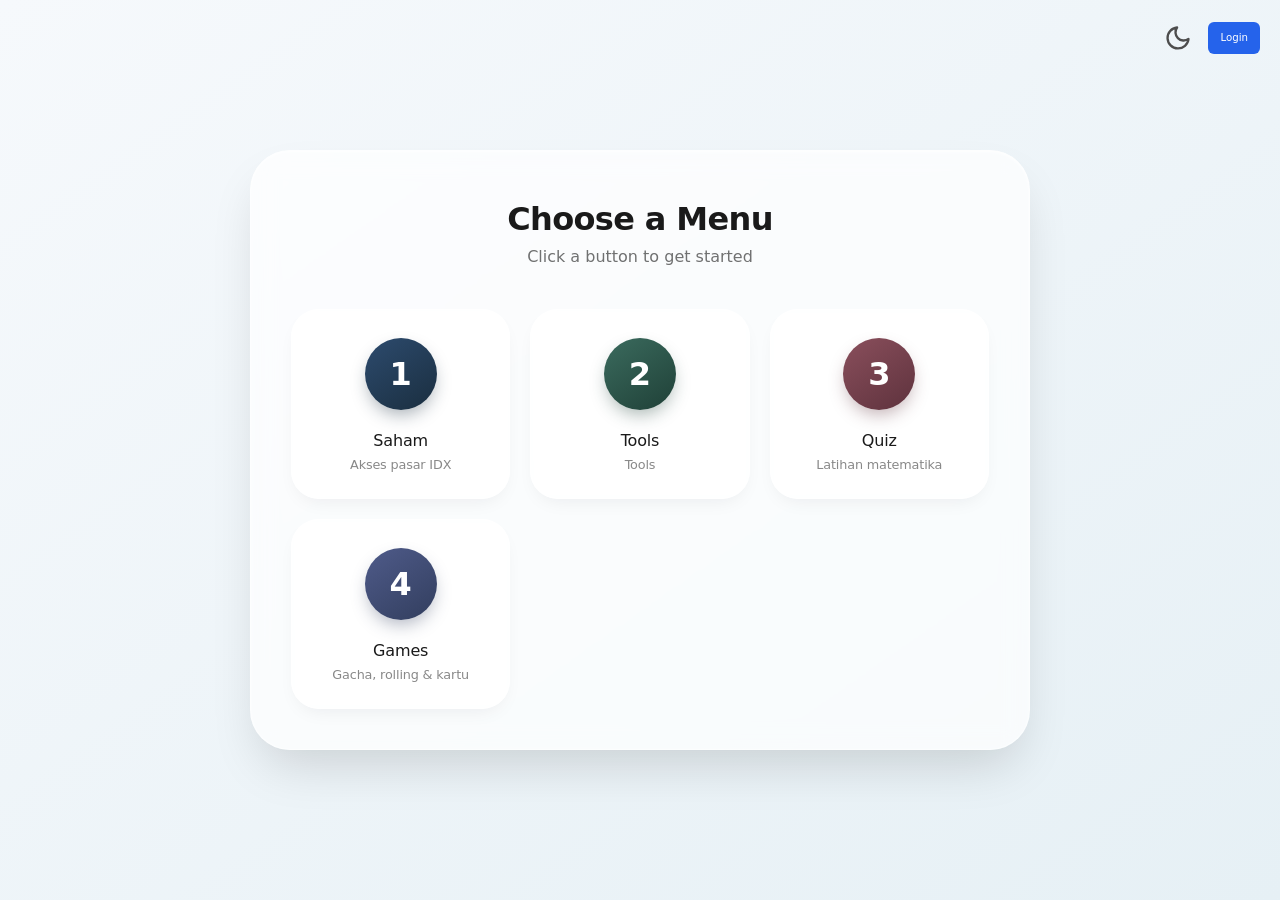
==== commit 1957616b: "UI language: English tab title, Home tooltip, cumulative chart series" ====
--- a/index.html
+++ b/index.html
@@ -3,7 +3,7 @@
 <head>
   <meta charset="UTF-8">
   <meta name="viewport" content="width=device-width, initial-scale=1.0">
-  <title>Ruang Pribadi</title>
+  <title>Personal Space</title>
   <meta name="description" content="Ruang Pribadi — Personal productivity & market intelligence dashboard">
   <script>
     (function () {
--- a/css/01-tokens.css
+++ b/css/01-tokens.css
@@ -5,39 +5,49 @@
   --c-surface:   #ffffff;
   --c-surface-2: #f5f5f5;
   --c-surface-3: #eeeeee;
-  --c-border:    #e0e0e0;
-  --c-border-hi: #bdbdbd;
+  --c-border:    #d0d0d0;
+  --c-border-hi: #a3a3a3;
   --c-text:      #1a1a1a;
-  --c-text-2:    #616161;
-  --c-text-3:    #9e9e9e;
+  --c-text-2:    #4d4d4d;
+  --c-text-3:    #6b6b6b;
   --c-primary:     #2563eb;
   --c-primary-d:   #1d4ed8;
   --c-primary-bg:  #eff6ff;
   --c-primary-hover: #1d4ed8;
-  --c-warning:     #d97706;
-  --c-accent:    #059669;
-  --c-accent-d:  #047857;
-  --c-danger:    #dc2626;
+  --c-warning:     #a16207;
+  --c-accent:    #047857;
+  --c-accent-d:  #065f46;
+  --c-danger:    #8b1515;
   --c-danger-bg: #fef2f2;
-  --c-warn:      #d97706;
+  --c-warn:      #a16207;
   --c-warn-bg:   #fffbeb;
   --c-info:      #2563eb;
   --c-info-bg:   #eff6ff;
-  --c-success:   #059669;
+  --c-success:   #047857;
   --c-success-bg:#ecfdf5;
-  --c-error:     #dc2626;
+  --c-error:     #8b1515;
   --c-error-bg:  #fef2f2;
+
+  /* Fill — latar tombol/indikator berlabel putih (WCAG 4.5, batas 3:1) */
+  --c-primary-fill: var(--c-primary);
+  --c-warn-fill:    var(--c-warn);
+  --c-danger-fill:  var(--c-danger);
+  --c-success-fill: var(--c-success);
+  --c-accent-fill:  var(--c-accent);
+
+  /* Border kontrol (WCAG 1.4.11 non-text = 3:1); kartu tetap --c-border */
+  --c-border-strong: #8f8f8f;
 
   /* Dark */
   --dark-bg:        #0a0a0a;
   --dark-surface:   #141414;
   --dark-surface-2: #1f1f1f;
   --dark-surface-3: #2a2a2a;
-  --dark-border:    #2a2a2a;
-  --dark-border-hi: #404040;
+  --dark-border:    #5d5d5d;
+  --dark-border-hi: #737373;
   --dark-text:      #e5e5e5;
-  --dark-text-2:    #a3a3a3;
-  --dark-text-3:    #737373;
+  --dark-text-2:    #b0b0b0;
+  --dark-text-3:    #8a8a8a;
 
   /* Spacing */
   --s-1: 0.25rem;  --s-2: 0.5rem;   --s-3: 0.75rem;
@@ -74,4 +84,31 @@
   --c-text:      var(--dark-text);
   --c-text-2:    var(--dark-text-2);
   --c-text-3:    var(--dark-text-3);
+  --c-border-strong: #666666;
+
+  /* Warna semantic terang supaya teks/border/dot lolos 4.5 di latar gelap
+     (bukti ΔE di bawah simulasi protan/deutan/tritan: semua AMAN) */
+  --c-primary:     #60a5fa;
+  --c-primary-bg:  #16233a;
+  --c-info:        #60a5fa;
+  --c-info-bg:     #16233a;
+  --c-warning:     #fbbf24;
+  --c-warn:        #fbbf24;
+  --c-warn-bg:     #2a2113;
+  --c-danger:      #ef4444;
+  --c-error:       #ef4444;
+  --c-danger-bg:   #2a1616;
+  --c-error-bg:    #2a1616;
+  --c-success:     #34d399;
+  --c-success-bg:  #0f2620;
+  --c-accent:      #34d399;
+
+  /* Fill = varian yang tetap punya label 4.5 + batas 3:1 terhadap surface
+     gelap; primer sengaja tetap biru pekat + teks putih (tidak perlu terang) */
+  --c-primary-fill: #2563eb;
+  --c-success-fill: #34d399;
+  --c-accent-fill:  #34d399;
+  --c-accent-d:     #6ee7b7;
+  --c-warn-fill:    #fbbf24;
+  --c-danger-fill:  #ef4444;
 }
--- a/css/02-base.css
+++ b/css/02-base.css
@@ -21,7 +21,7 @@
 pre  { padding: var(--s-4); overflow-x: auto; }
 
 ::selection {
-  background: var(--c-primary);
+  background: var(--c-primary-fill);
   color: #fff;
 }
 
--- a/css/03-layout.css
+++ b/css/03-layout.css
@@ -50,7 +50,7 @@
 .drawer__avatar {
   width: 40px; height: 40px;
   border-radius: 50%;
-  background: var(--c-primary);
+  background: var(--c-primary-fill);
   color: #fff;
   display: flex; align-items: center; justify-content: center;
   font-weight: 600; font-size: var(--text-md);
--- a/css/04-components.css
+++ b/css/04-components.css
@@ -101,17 +101,17 @@
   flex-shrink: 0;
 }
 .btn--primary {
-  background: var(--c-primary);
+  background: var(--c-primary-fill);
   color: #fff;
 }
 .btn--primary:hover { background: var(--c-primary-d); }
 .btn--accent {
-  background: var(--c-accent);
+  background: var(--c-accent-fill);
   color: #fff;
 }
 .btn--accent:hover { background: var(--c-accent-d); }
 .btn--warn {
-  background: var(--c-warn);
+  background: var(--c-warn-fill);
   color: #fff;
 }
 .btn--warn:hover { background: #b45309; }
@@ -126,7 +126,7 @@
   color: var(--c-danger);
   border: 1px solid var(--c-danger);
 }
-.btn--danger:hover { background: var(--c-danger); color: #fff; }
+.btn--danger:hover { background: var(--c-danger-fill); color: #fff; }
 .btn--ghost {
   background: transparent;
   color: var(--c-text-2);
@@ -160,7 +160,7 @@
 .field__select,
 .field__textarea {
   padding: var(--s-3);
-  border: 1px solid var(--c-border);
+  border: 1px solid var(--c-border-strong);
   border-radius: var(--radius);
   background: var(--c-surface);
   color: var(--c-text);
@@ -339,7 +339,7 @@
 .search__input {
   width: 100%;
   padding: var(--s-3) var(--s-4) var(--s-3) 2.5rem;
-  border: 1px solid var(--c-border);
+  border: 1px solid var(--c-border-strong);
   border-radius: var(--radius);
   background: var(--c-surface);
   color: var(--c-text);
@@ -402,7 +402,7 @@
   box-shadow: 0 1px 3px rgba(0,0,0,0.15);
 }
 .toggle--on {
-  background: var(--c-primary);
+  background: var(--c-primary-fill);
 }
 .toggle--on::after {
   transform: translateX(20px);
--- a/css/06-dark.css
+++ b/css/06-dark.css
@@ -12,9 +12,40 @@
 [data-theme="dark"] .field__select,
 [data-theme="dark"] .field__textarea {
   background: var(--dark-surface);
-  border-color: var(--dark-border);
+  border-color: var(--c-border-strong);
 }
 [data-theme="dark"] .skeleton {
   background: linear-gradient(90deg, var(--dark-surface-2) 25%, var(--dark-surface-3) 50%, var(--dark-surface-2) 75%);
   background-size: 200% 100%;
 }
+
+/* Fill terang di mode gelap (warn/danger/success/aksen) → label jadi gelap
+   agar kontras teks tetap >= 4.5 dan pasangan fill tetap ΔE >= 20 di CVD.
+   Primer tetap fill biru pekat + teks putih. */
+[data-theme="dark"] .btn--warn,
+[data-theme="dark"] .btn--accent,
+[data-theme="dark"] .btn--danger:hover,
+[data-theme="dark"] .math-keypad-btn--warn:hover,
+[data-theme="dark"] .profile-hero__avatar--guest,
+[data-theme="dark"] .profile-hero__avatar--admin,
+[data-theme="dark"] .reports-page__chip--active,
+[data-theme="dark"] .reports-page__chip--active:hover,
+[data-theme="dark"] .news-topic__badge,
+[data-theme="dark"] .bk-btn-green,
+[data-theme="dark"] .bk-btn-orange,
+[data-theme="dark"] .md-validate-btn,
+[data-theme="dark"] .cts-notif {
+  color: #0a0a0a;
+}
+[data-theme="dark"] .btn--warn:hover {
+  background: #fcd34d;
+}
+
+/* Cincin fokus di latar gelap: --c-primary-bg (#16233a) terlalu redup,
+   ganti dengan glow biru transparan; indikator utama tetap border terang. */
+[data-theme="dark"] .field__input:focus,
+[data-theme="dark"] .field__select:focus,
+[data-theme="dark"] .field__textarea:focus,
+[data-theme="dark"] .search__input:focus {
+  box-shadow: 0 0 0 3px rgba(96, 165, 250, 0.35);
+}
--- a/css/07-pages.css
+++ b/css/07-pages.css
@@ -80,9 +80,9 @@
 }
 
 .math-keypad-btn--primary {
-  background: var(--c-primary);
+  background: var(--c-primary-fill);
   color: #fff;
-  border-color: var(--c-primary);
+  border-color: var(--c-primary-fill);
 }
 
 .math-keypad-btn--primary:hover {
@@ -96,7 +96,7 @@
 }
 
 .math-keypad-btn--warn:hover {
-  background: var(--c-warn);
+  background: var(--c-warn-fill);
   color: #fff;
 }
 
@@ -300,8 +300,8 @@
   flex-shrink: 0;
 }
 .pw-option__check--checked {
-  background: var(--c-primary);
-  border-color: var(--c-primary);
+  background: var(--c-primary-fill);
+  border-color: var(--c-primary-fill);
   color: #fff;
 }
 .pw-option__check svg {
@@ -632,7 +632,7 @@
   padding: var(--s-3);
   border: none;
   border-radius: var(--radius-sm);
-  background: var(--c-primary);
+  background: var(--c-primary-fill);
   color: white;
   font-size: 15px;
   font-weight: 600;
@@ -705,7 +705,7 @@
   width: 26px;
   height: 26px;
   border-radius: 50%;
-  background: var(--c-primary);
+  background: var(--c-primary-fill);
   color: #fff;
   display: flex;
   align-items: center;
@@ -1051,6 +1051,81 @@
   opacity: 0.9;
 }
 
+/* Tombol "Riwayat Remarks": gaya teks ramping, bukan kotak.
+   Ikon diberi ukuran eksplisit — reset global svg memakai max-width:100%
+   tanpa ukuran dasar sehingga bisa menyusut ke 0×0. */
+.stocks-page__remarks-history-btn {
+  display: inline-flex;
+  align-items: center;
+  gap: 3px;
+  padding: 0;
+  margin-top: 2px;
+  background: none;
+  border: none;
+  border-radius: 0;
+  font-size: var(--text-xs);
+  font-weight: 500;
+  line-height: 1.6;
+  color: var(--c-text-3);
+  cursor: pointer;
+  transition: color var(--dur-fast) var(--ease);
+}
+
+.stocks-page__remarks-history-btn svg {
+  width: 12px;
+  height: 12px;
+  max-width: none;
+  flex-shrink: 0;
+}
+
+.stocks-page__remarks-history-btn:hover,
+.stocks-page__remarks-history-btn:focus-visible {
+  color: var(--c-accent);
+}
+
+.stocks-page__remarks-history-btn[aria-expanded='true'] {
+  color: var(--c-accent);
+}
+
+/* Navigasi halaman riwayat remarks (prev/next) */
+.stocks-page__remarks-history-nav {
+  display: flex;
+  align-items: center;
+  justify-content: space-between;
+  gap: var(--s-2);
+  margin-top: var(--s-2);
+  padding-top: var(--s-2);
+  border-top: 1px dashed var(--c-border);
+}
+
+.stocks-page__remarks-nav-info {
+  font-size: var(--text-xs);
+  color: var(--c-text-3);
+  text-align: center;
+}
+
+.stocks-page__remarks-nav-btn {
+  padding: 0;
+  border: none;
+  background: none;
+  font-size: var(--text-xs);
+  font-weight: 500;
+  color: var(--c-text-2);
+  cursor: pointer;
+  transition: color var(--dur-fast) var(--ease);
+}
+
+.stocks-page__remarks-nav-btn:hover:not(:disabled),
+.stocks-page__remarks-nav-btn:focus-visible:not(:disabled) {
+  color: var(--c-accent);
+}
+
+.stocks-page__remarks-nav-btn:disabled {
+  color: var(--c-text-3);
+  opacity: 0.45;
+  cursor: default;
+}
+
 /* Compare bar */
 .stocks-page__compare-bar {
   padding: var(--s-3);
@@ -1069,7 +1144,8 @@
 
 /* Chart panels */
 .stocks-page__chart-panel,
-.market-page__chart-panel {
+.market-page__chart-panel,
+.kepemilikan-page__chart-panel {
   background: var(--c-surface);
   border: 1px solid var(--c-border);
   border-radius: var(--radius);
@@ -1077,13 +1153,15 @@
 }
 
 .stocks-page__chart-panel:hover,
-.market-page__chart-panel:hover {
+.market-page__chart-panel:hover,
+.kepemilikan-page__chart-panel:hover {
   border-color: var(--c-border-hi);
 }
 
 /* Chart containers */
 .stocks-page__chart,
-.market-page__chart {
+.market-page__chart,
+.kepemilikan-page__chart {
   border-radius: var(--radius);
   overflow: hidden;
 }
@@ -1270,8 +1348,8 @@
 }
 .reports-page__chip--active,
 .reports-page__chip--active:hover {
-  background: var(--c-accent);
-  border-color: var(--c-accent);
+  background: var(--c-accent-fill);
+  border-color: var(--c-accent-fill);
   color: #fff;
 }
 .reports-page__last-status {
@@ -1545,8 +1623,8 @@
 }
 .admin-stock-status__chip--active,
 .admin-stock-status__chip--active:hover {
-  background: var(--c-primary);
-  border-color: var(--c-primary);
+  background: var(--c-primary-fill);
+  border-color: var(--c-primary-fill);
   color: #fff;
 }
 .admin-stock-status__company {
@@ -1666,8 +1744,8 @@
 }
 .admin-users__chip--active,
 .admin-users__chip--active:hover {
-  background: var(--c-primary);
-  border-color: var(--c-primary);
+  background: var(--c-primary-fill);
+  border-color: var(--c-primary-fill);
   color: #fff;
 }
 .admin-users__hint {
@@ -1796,8 +1874,8 @@
 .admin-dashboard__logtab:hover { border-color: var(--c-primary); color: var(--c-primary); }
 .admin-dashboard__logtab--active,
 .admin-dashboard__logtab--active:hover {
-  background: var(--c-primary);
-  border-color: var(--c-primary);
+  background: var(--c-primary-fill);
+  border-color: var(--c-primary-fill);
   color: #fff;
 }
 .admin-dashboard__logheader {
@@ -2167,8 +2245,8 @@
   color: #fff;
   flex-shrink: 0;
 }
-.profile-hero__avatar--admin { background: var(--c-accent); }
-.profile-hero__avatar--guest { background: var(--c-warn); }
+.profile-hero__avatar--admin { background: var(--c-accent-fill); }
+.profile-hero__avatar--guest { background: var(--c-warn-fill); }
 .profile-hero__info {
   display: flex;
   flex-direction: column;
@@ -2273,11 +2351,13 @@
     padding: var(--s-3);
   }
   .stocks-page__chart-panel,
-  .market-page__chart-panel {
+  .market-page__chart-panel,
+  .kepemilikan-page__chart-panel {
     padding: var(--s-3);
   }
   .stocks-page__chart,
-  .market-page__chart {
+  .market-page__chart,
+  .kepemilikan-page__chart {
     height: 180px !important;
   }
   .stocks-page__learn-btn {
@@ -2351,7 +2431,7 @@
   align-items: center;
   justify-content: center;
   border-radius: var(--radius);
-  background: var(--c-primary);
+  background: var(--c-primary-fill);
   color: #fff;
 }
 .tool-card__icon svg {
@@ -2408,3 +2488,218 @@
   color: var(--c-text-2);
   font-size: var(--text-base);
 }
+
+/* ── Pemantauan (saham ber-flag dari data terbaru) ─────────────────────────── */
+.pemantauan-page__header {
+  display: flex;
+  justify-content: space-between;
+  align-items: flex-start;
+  gap: var(--s-4);
+  flex-wrap: wrap;
+  margin-bottom: var(--s-4);
+}
+.pemantauan-page__header h1 { margin: 0 0 var(--s-1); }
+.pemantauan-page__header p {
+  margin: 0;
+  max-width: 62ch;
+  color: var(--c-text-2);
+  font-size: var(--text-sm);
+}
+.pemantauan-page__meta {
+  display: flex;
+  align-items: center;
+  gap: var(--s-2);
+}
+.pemantauan-page__date {
+  font-size: var(--text-sm);
+  color: var(--c-text-3);
+  white-space: nowrap;
+}
+
+.pemantauan-page__summary {
+  display: grid;
+  grid-template-columns: repeat(4, minmax(0, 1fr));
+  gap: var(--s-3);
+  margin-bottom: var(--s-4);
+}
+.pemantauan-page__card {
+  display: flex;
+  flex-direction: column;
+  gap: 2px;
+  padding: var(--s-3) var(--s-4);
+  text-align: left;
+  font: inherit;
+  color: inherit;
+  background: var(--c-surface);
+  border: 1px solid var(--c-border);
+  border-radius: var(--radius);
+  cursor: pointer;
+  transition: border-color var(--dur-fast, .15s),
+              box-shadow var(--dur-fast, .15s);
+}
+.pemantauan-page__card:hover { border-color: var(--c-text-3); }
+.pemantauan-page__card--active {
+  border-color: var(--c-primary);
+  box-shadow: 0 0 0 1px var(--c-primary) inset;
+}
+.pemantauan-page__card--static { cursor: default; }
+.pemantauan-page__card--static:hover { border-color: var(--c-border); }
+.pemantauan-page__card-label {
+  display: flex;
+  align-items: center;
+  gap: 6px;
+  font-size: var(--text-xs);
+  text-transform: uppercase;
+  letter-spacing: .04em;
+  color: var(--c-text-3);
+}
+.pemantauan-page__card-value {
+  font-size: var(--text-lg);
+  font-weight: 700;
+  line-height: 1.2;
+}
+.pemantauan-page__card-hint {
+  font-size: var(--text-xs);
+  color: var(--c-text-3);
+}
+.pemantauan-page__dot {
+  width: 8px;
+  height: 8px;
+  border-radius: 50%;
+  display: inline-block;
+}
+.pemantauan-page__dot--danger { background: var(--c-danger); }
+.pemantauan-page__dot--warn   { background: var(--c-warn); }
+.pemantauan-page__dot--ok     { background: var(--c-success); }
+
+.pemantauan-page__toolbar {
+  display: flex;
+  align-items: flex-end;
+  gap: var(--s-3);
+  flex-wrap: wrap;
+  margin-bottom: var(--s-3);
+}
+.pemantauan-page__toolbar .search { max-width: 360px; }
+.pemantauan-page__total {
+  margin-left: auto;
+  align-self: center;
+  font-size: var(--text-sm);
+  color: var(--c-text-3);
+  white-space: nowrap;
+}
+
+.pemantauan-page__group td {
+  background: var(--c-surface-2);
+  font-size: var(--text-xs);
+  font-weight: 600;
+  text-transform: uppercase;
+  letter-spacing: .04em;
+  color: var(--c-text-3);
+  padding: var(--s-2) var(--s-3);
+  border-bottom: 1px solid var(--c-border);
+}
+.pemantauan-page__row { cursor: pointer; }
+.pemantauan-page__row:hover { background: var(--c-surface-2); }
+.pemantauan-page__ticker {
+  font-weight: 700;
+  color: var(--c-primary);
+  text-decoration: none;
+}
+.pemantauan-page__ticker--delisted { color: var(--c-text-3); }
+.pemantauan-page__name {
+  display: flex;
+  align-items: center;
+  gap: 6px;
+  flex-wrap: wrap;
+  font-size: var(--text-sm);
+  color: var(--c-text-2);
+  margin-top: 2px;
+}
+.pemantauan-page__flags { min-width: 220px; }
+.pemantauan-page__flag {
+  max-width: 240px;
+  overflow: hidden;
+  text-overflow: ellipsis;
+  white-space: nowrap;
+}
+.pemantauan-page__more {
+  font-size: var(--text-xs);
+  color: var(--c-text-3);
+  white-space: nowrap;
+  align-self: center;
+}
+.pemantauan-page__since {
+  white-space: nowrap;
+  font-size: var(--text-sm);
+  color: var(--c-text-2);
+}
+.pemantauan-page__since span {
+  display: block;
+  font-size: var(--text-xs);
+  color: var(--c-text-3);
+}
+.pemantauan-page__expand svg {
+  width: 14px;
+  height: 14px;
+  transition: transform var(--dur-fast, .15s);
+}
+.pemantauan-page__expand[aria-expanded="true"] svg { transform: rotate(180deg); }
+
+.pemantauan-page__detail td {
+  background: var(--c-surface-2);
+  padding: var(--s-3) var(--s-4);
+  border-bottom: 1px solid var(--c-border);
+}
+.pemantauan-page__detail-head {
+  display: flex;
+  justify-content: space-between;
+  align-items: baseline;
+  gap: var(--s-3);
+  flex-wrap: wrap;
+  font-size: var(--text-sm);
+}
+.pemantauan-page__flaglist {
+  margin: var(--s-2) 0 0;
+  padding-left: var(--s-5);
+  display: flex;
+  flex-direction: column;
+  gap: 6px;
+  font-size: var(--text-sm);
+}
+.pemantauan-page__flaglist li {
+  display: flex;
+  align-items: center;
+  gap: var(--s-2);
+  flex-wrap: wrap;
+}
+.pemantauan-page__detail-actions {
+  display: flex;
+  align-items: center;
+  gap: var(--s-3);
+  flex-wrap: wrap;
+  margin-top: var(--s-3);
+}
+.pemantauan-page__tone {
+  font-size: var(--text-xs);
+  color: var(--c-text-3);
+}
+
+.pemantauan-page__pagination {
+  display: flex;
+  justify-content: space-between;
+  align-items: center;
+  gap: var(--s-3);
+  flex-wrap: wrap;
+  margin-top: var(--s-4);
+}
+.pemantauan-page__page-indicator {
+  font-size: var(--text-sm);
+  color: var(--c-text-2);
+  min-width: 3.5rem;
+  text-align: center;
+}
+
+@media (max-width: 768px) {
+  .pemantauan-page__summary { grid-template-columns: repeat(2, minmax(0, 1fr)); }
+  .pemantauan-page__total { margin-left: 0; }
+}
